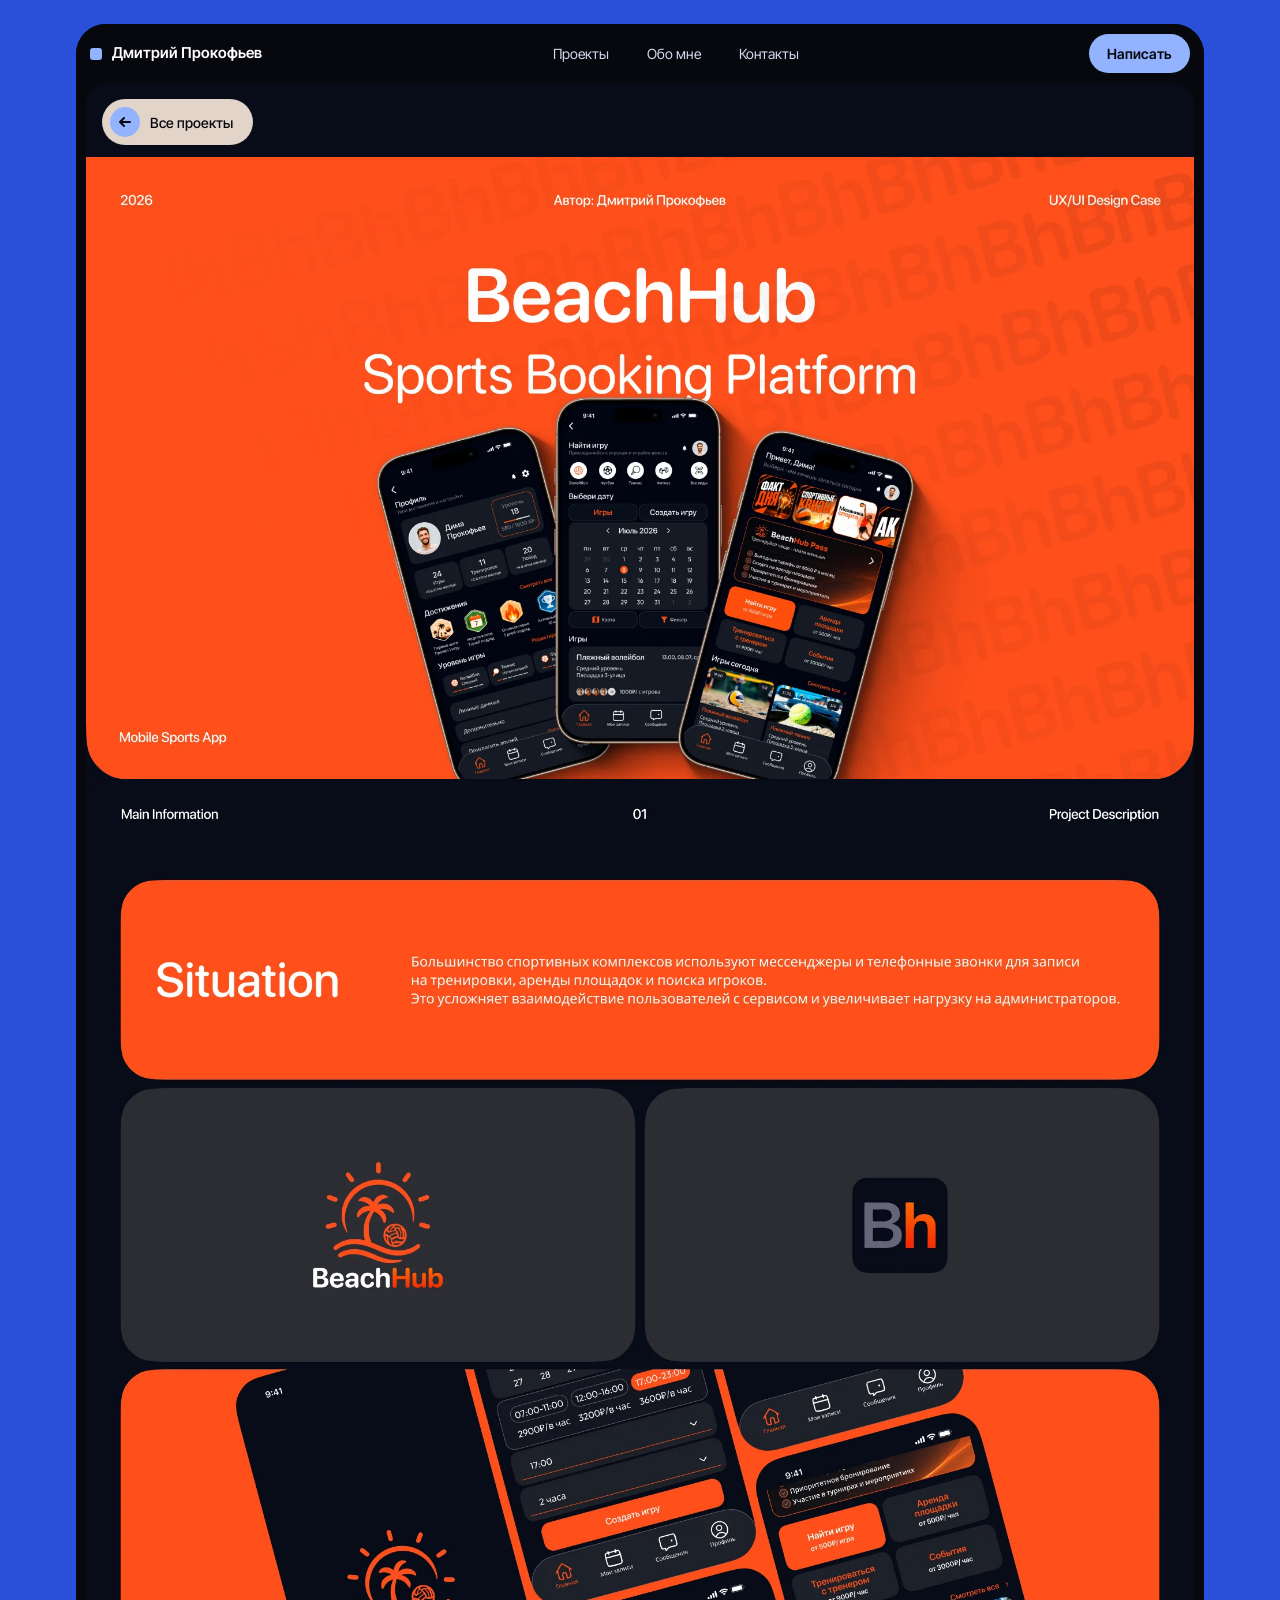
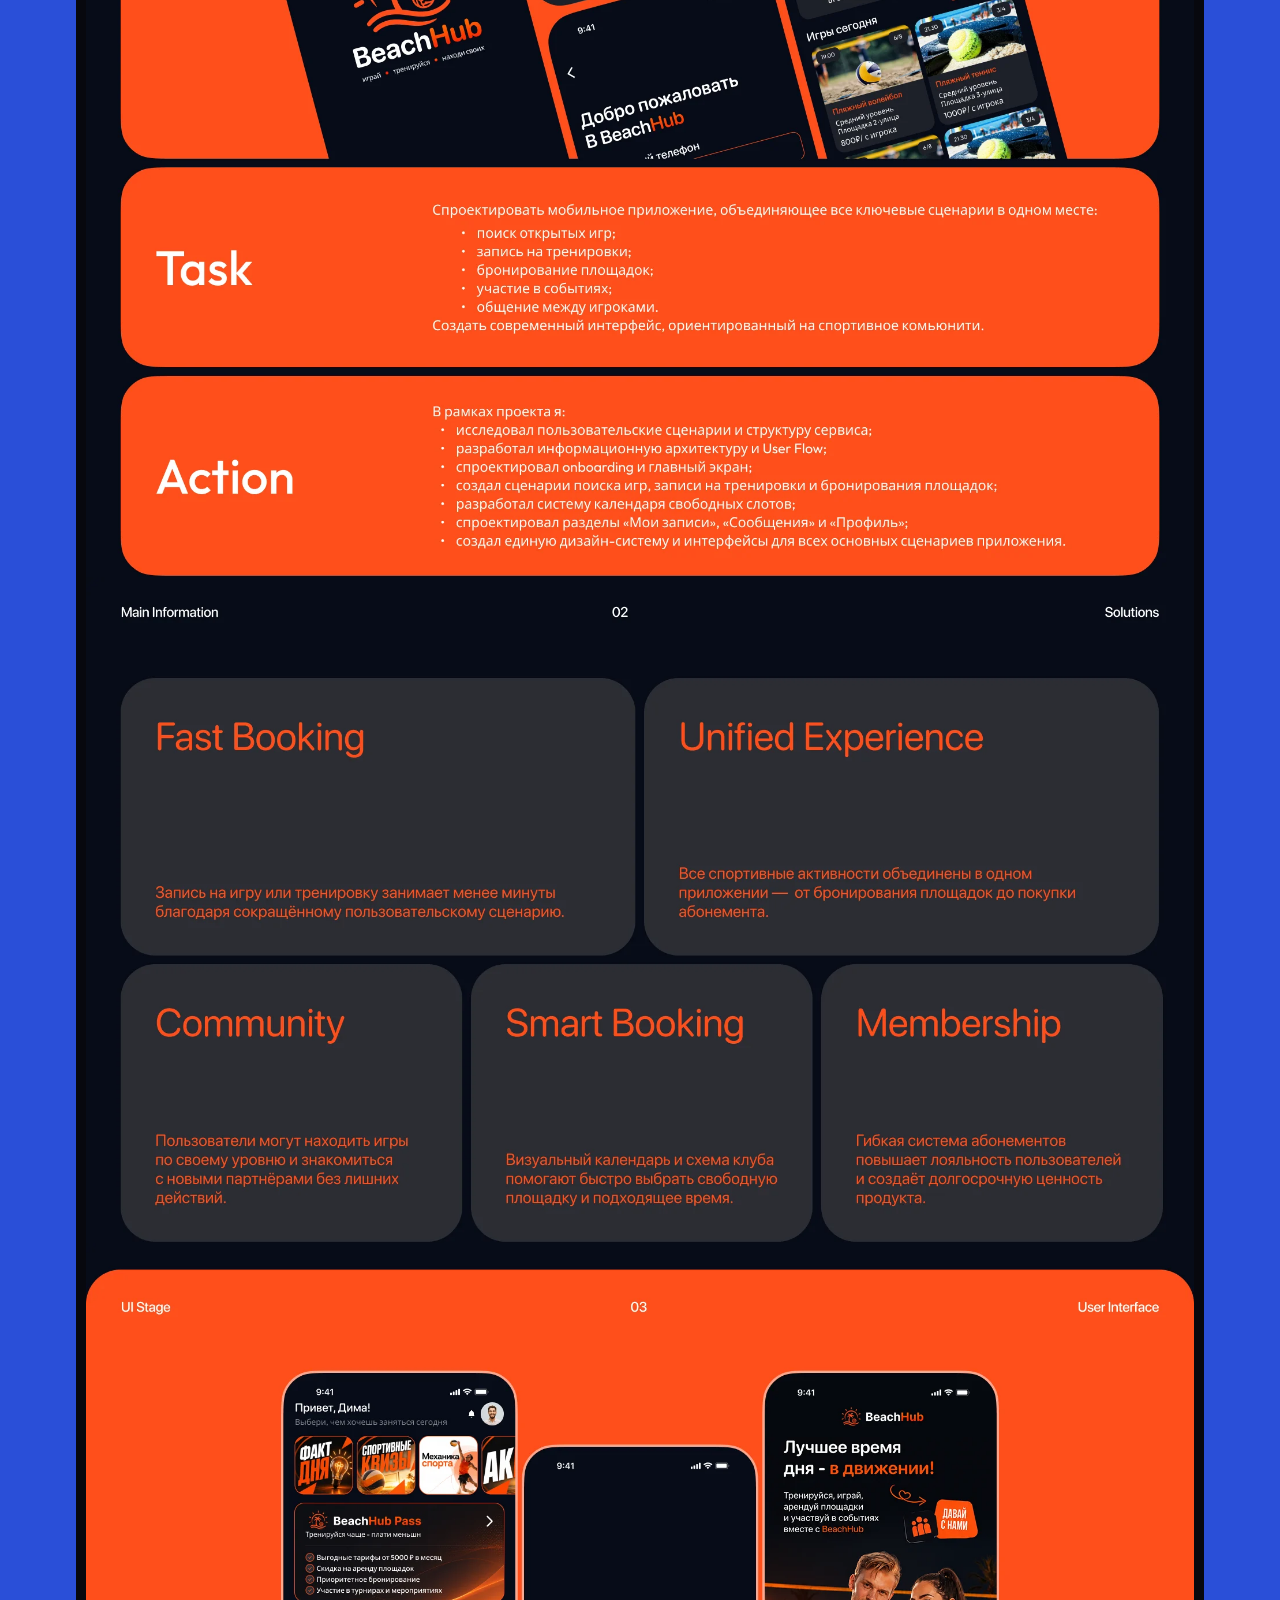
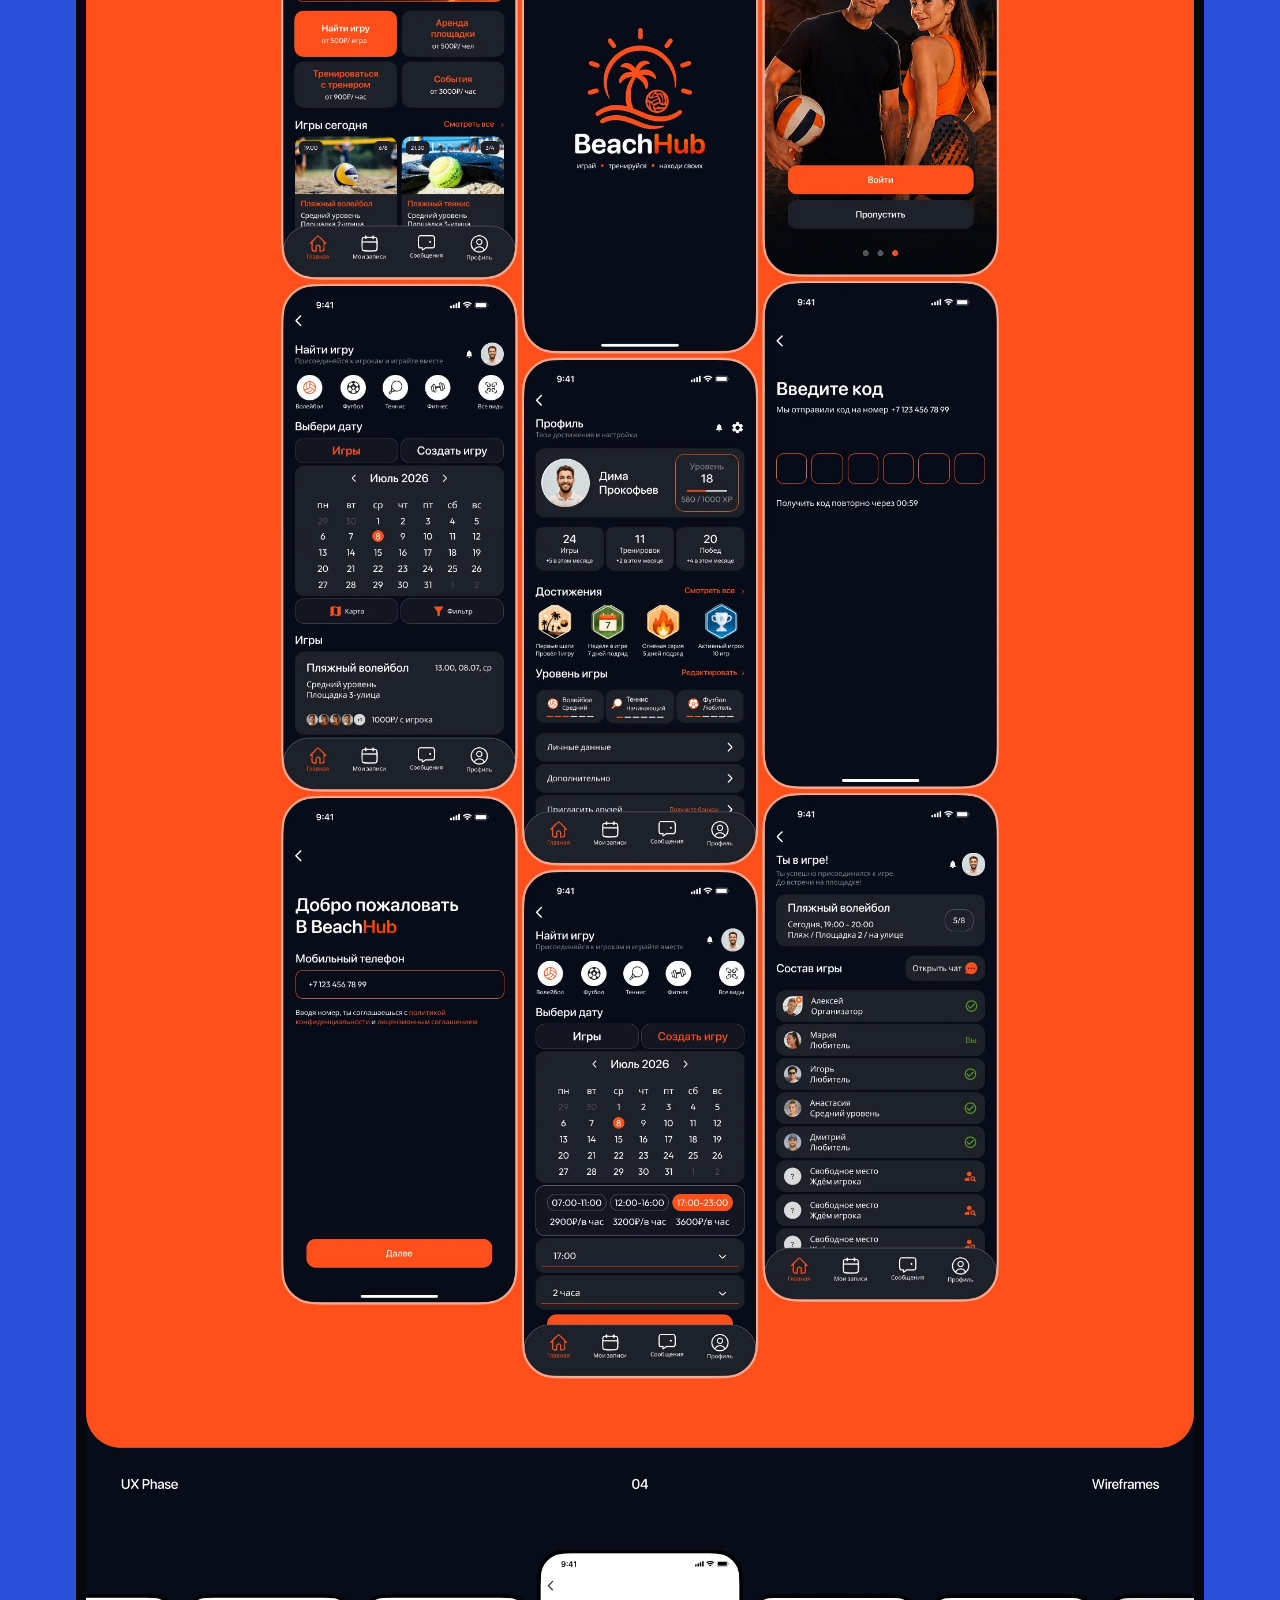
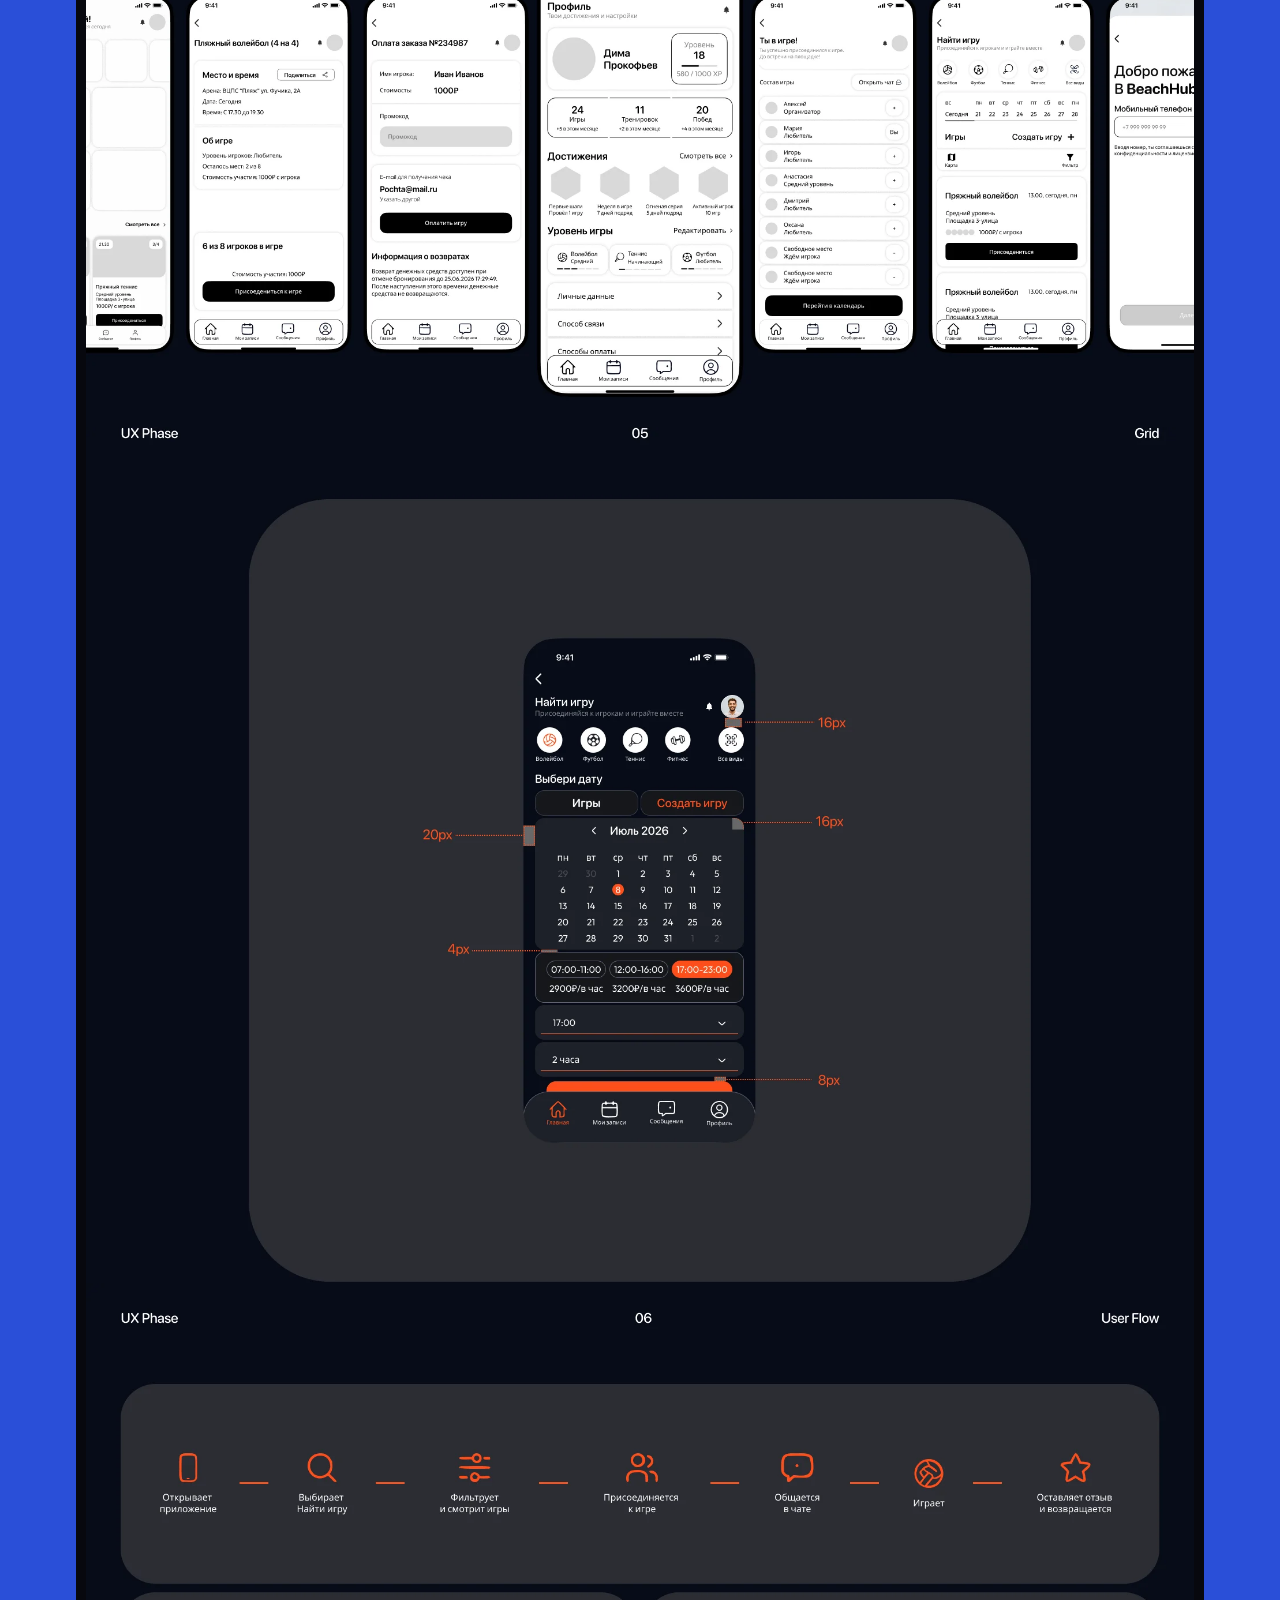
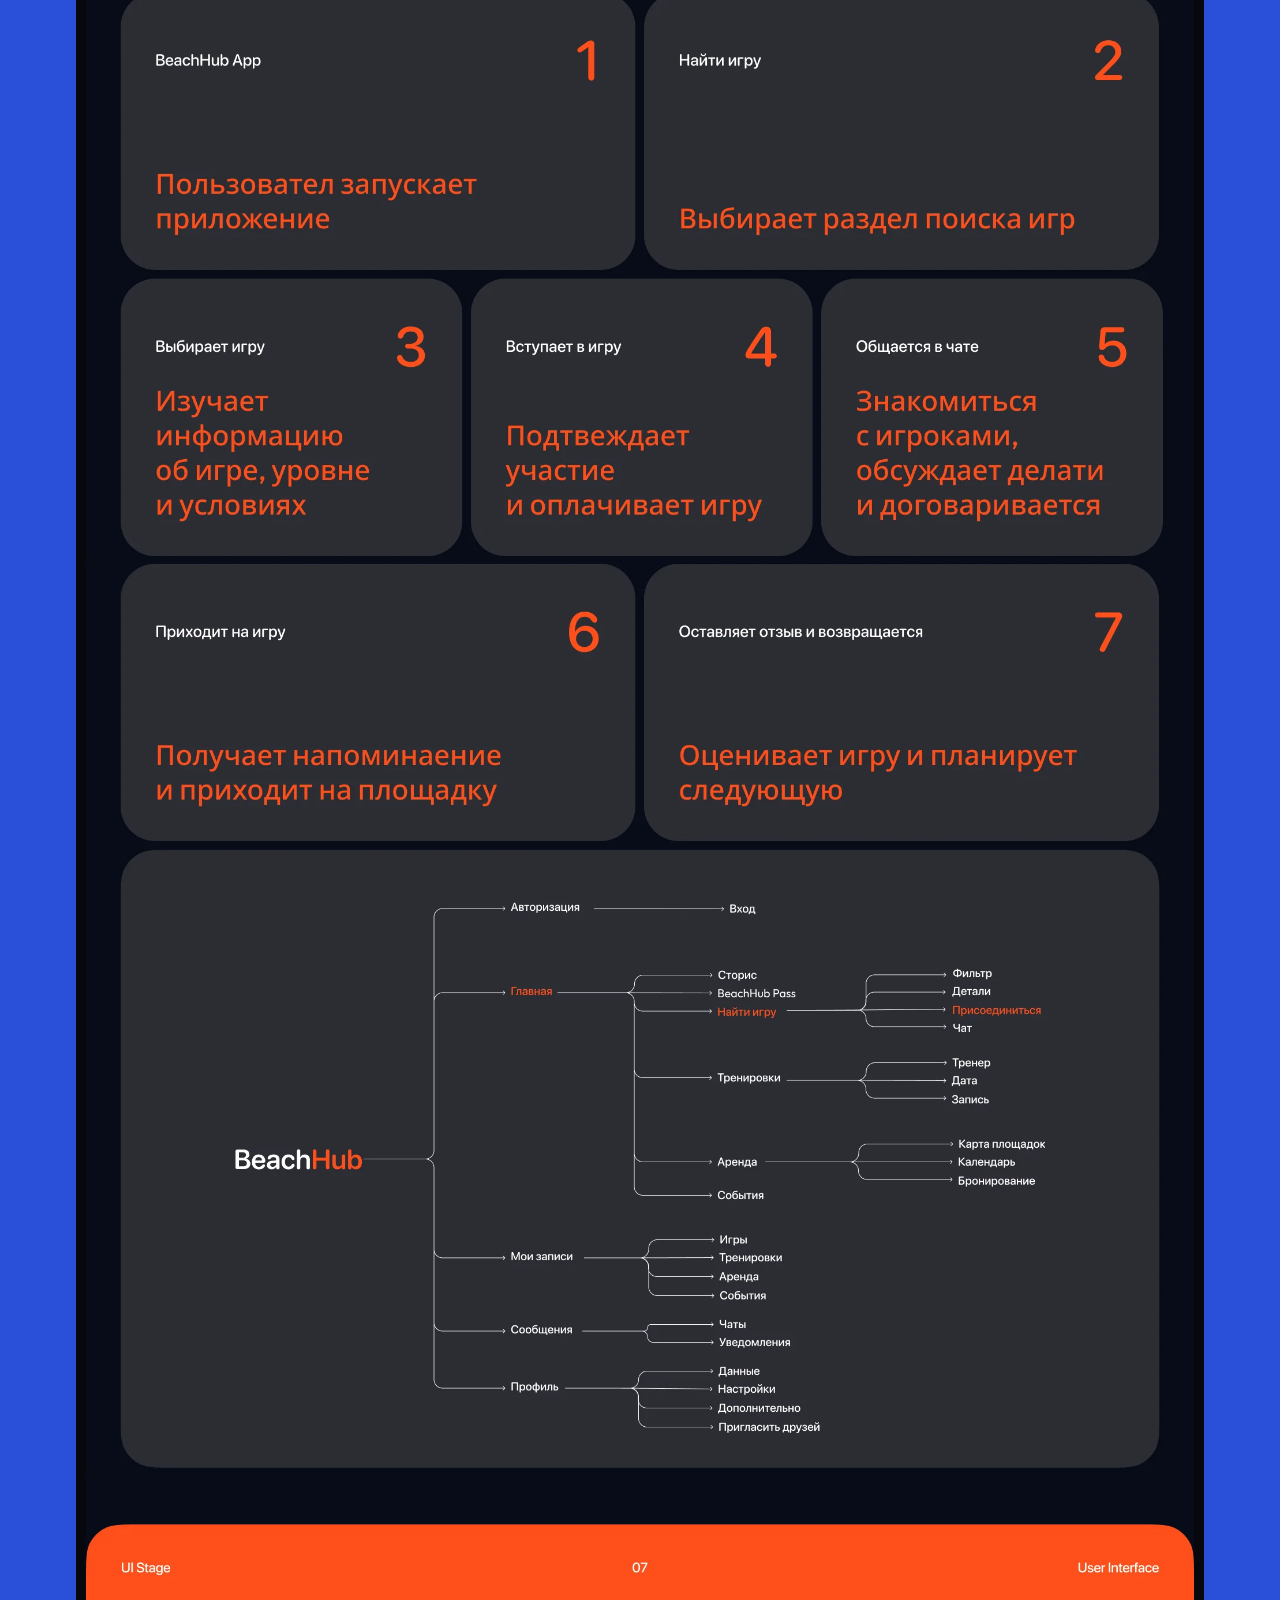
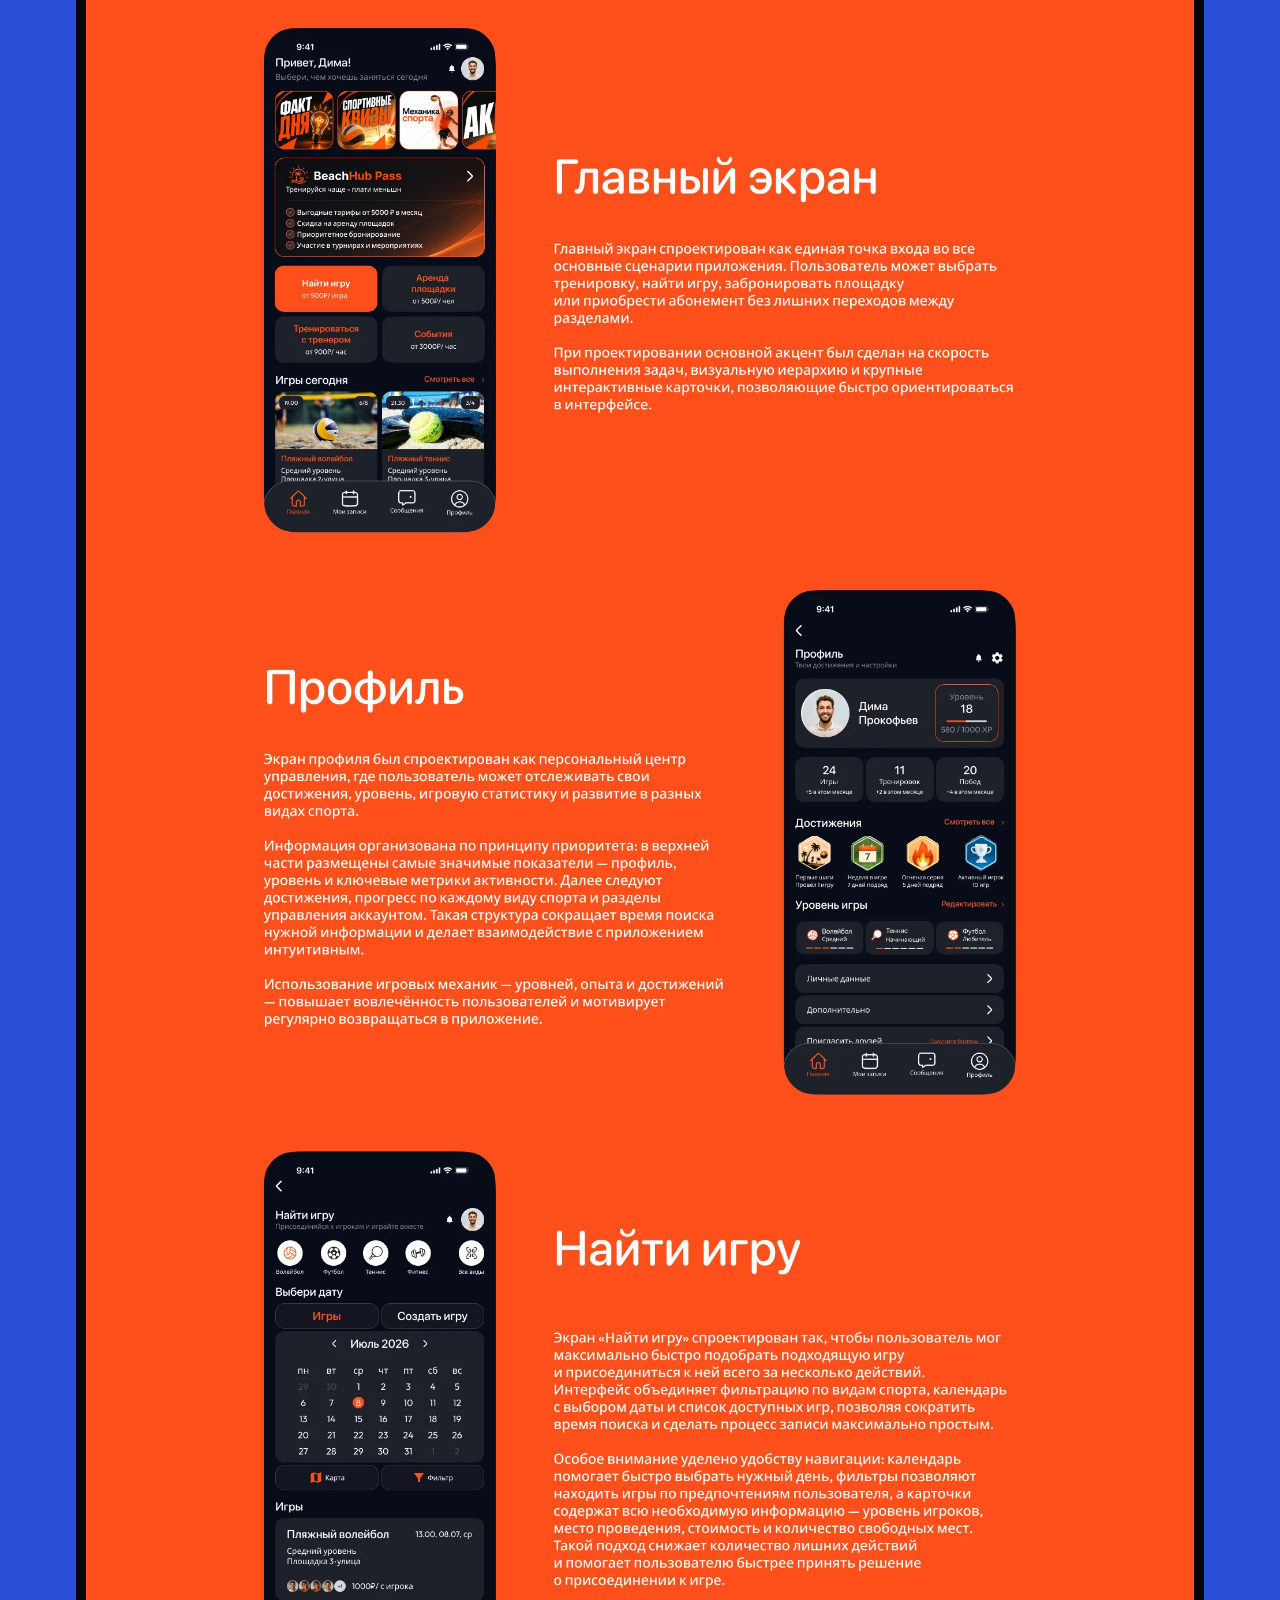
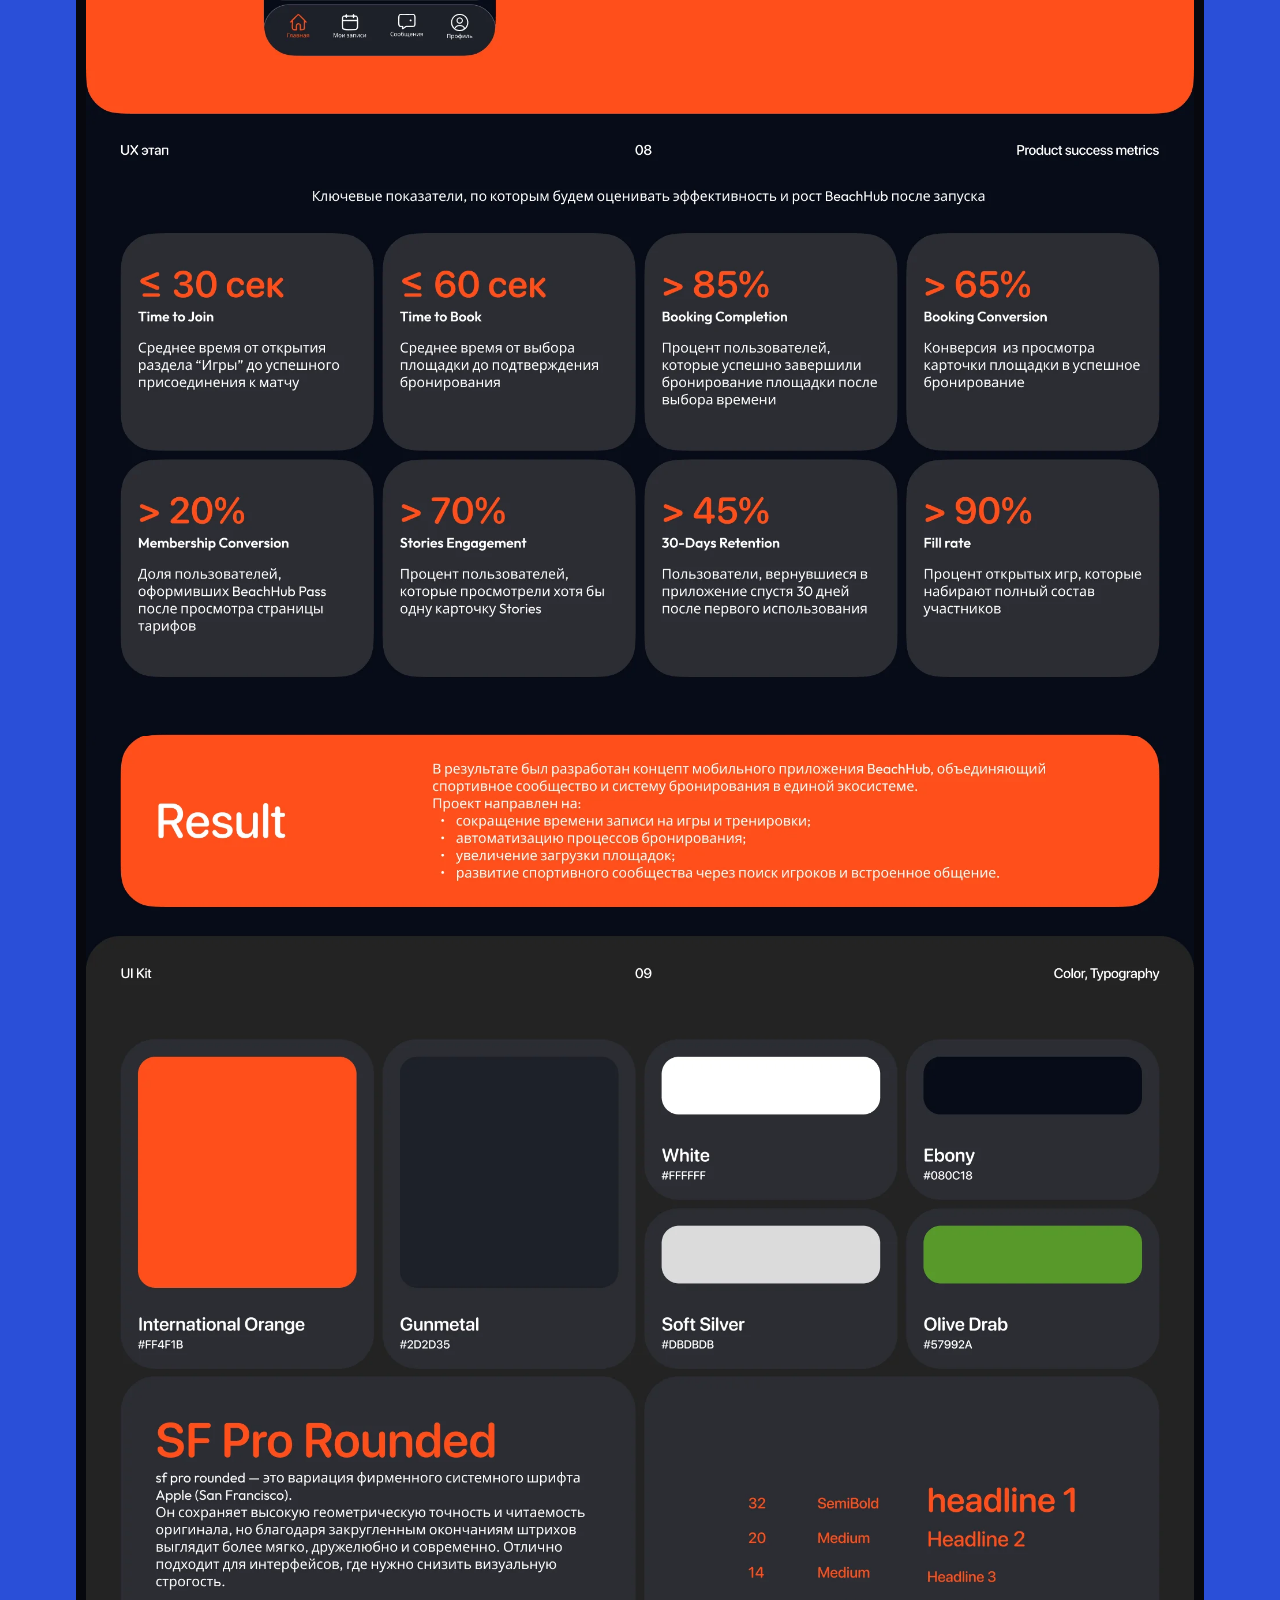
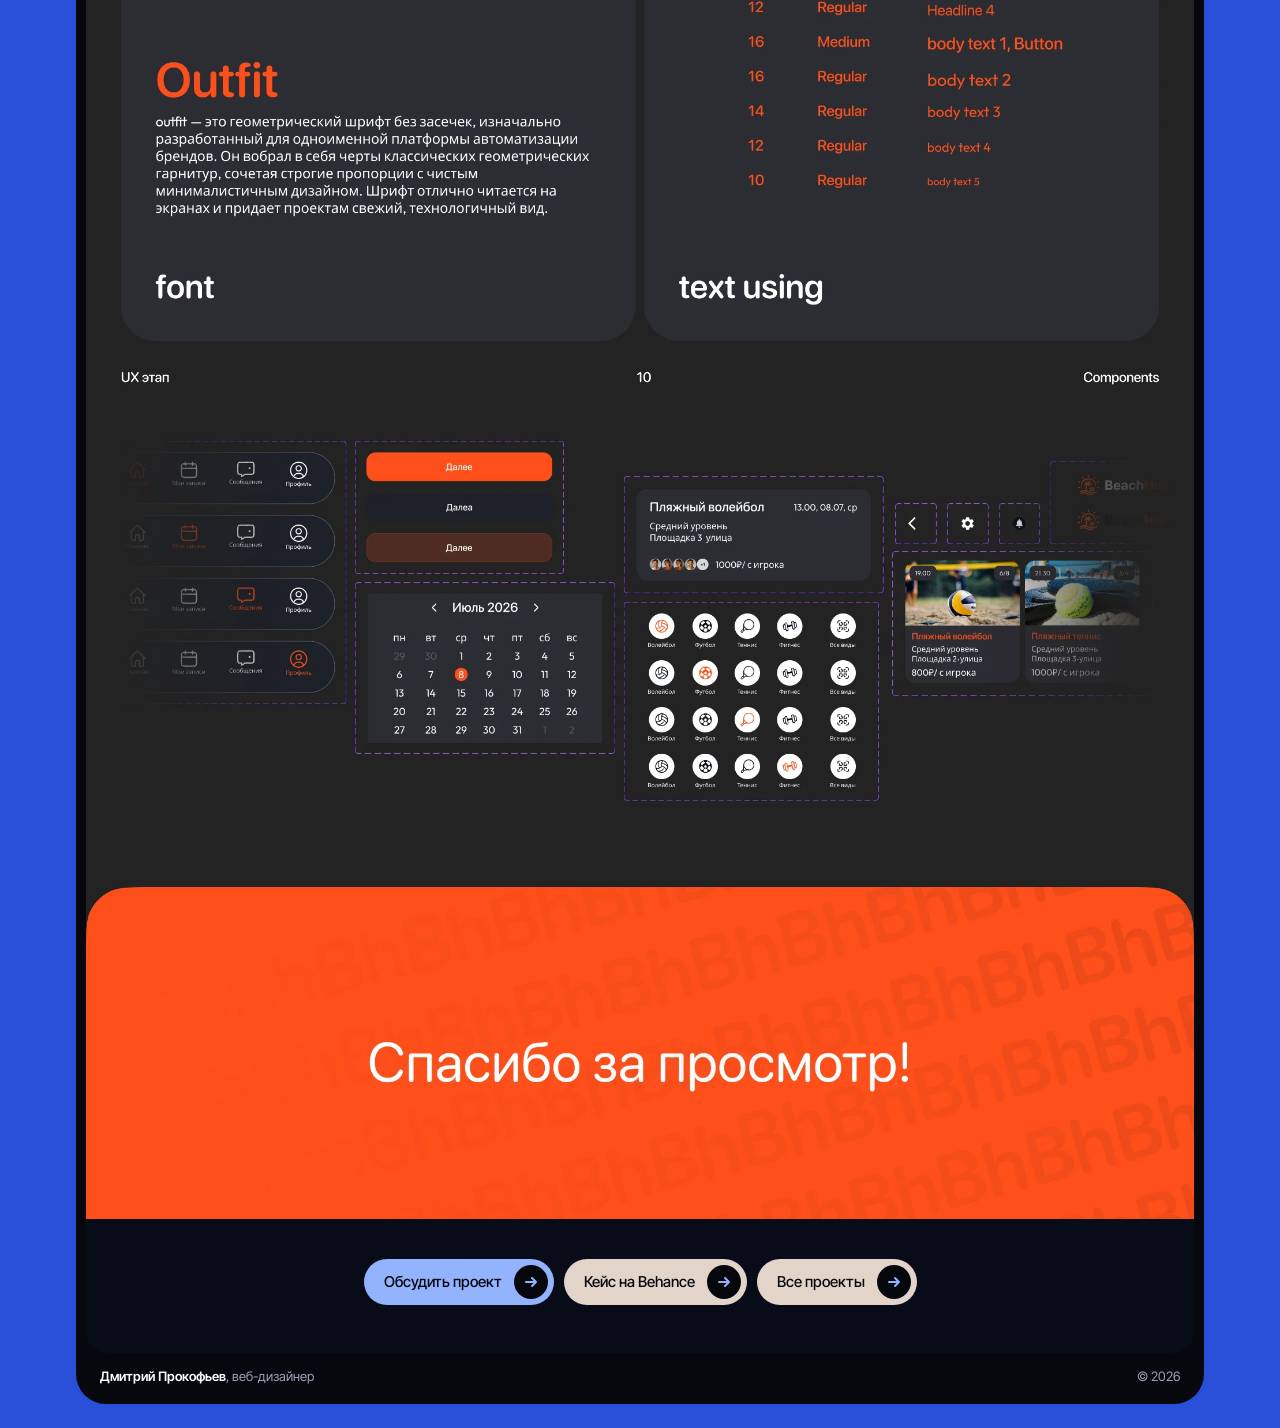
==== cases/beachhub.html @ 0d72e90a "Add files via upload" ====
<!DOCTYPE html>
<html lang="ru">
<head>
<meta charset="utf-8">
<meta name="viewport" content="width=device-width, initial-scale=1, viewport-fit=cover">
<title>BeachHub: кейс мобильного приложения | Дмитрий Прокофьев</title>
<link rel="preconnect" href="https://fonts.googleapis.com">
<link rel="preconnect" href="https://fonts.gstatic.com" crossorigin>
<link href="https://fonts.googleapis.com/css2?family=Inter+Tight:wght@400;500;600&family=Playfair+Display:ital,wght@1,500&display=swap" rel="stylesheet">
<link rel="stylesheet" href="../css/style.css">
</head><body class="case">
<div class="frame">
<header class="nav">
  <a class="brand" href="../index.html">Дмитрий Прокофьев</a>
  <ul id="menu"><li><a href="../index.html#projects">Проекты</a></li><li><a href="../index.html#about">Обо мне</a></li><li><a href="../index.html#contacts">Контакты</a></li></ul>
  <a class="nav-cta" href="https://t.me/Prokof24" target="_blank" rel="noopener">Написать</a>
  <button class="burger" type="button" aria-label="Меню" aria-expanded="false" aria-controls="menu"><i></i><i></i><i></i></button>
</header>
<main class="cs"><div class="cs-top"><a class="back" href="../index.html#projects"><span class="go"><svg viewBox="0 0 16 16" aria-hidden="true"><path d="M3 8h10M9 4l4 4-4 4"/></svg></span>Все проекты</a></div><div class="stack"><img src="../img/beachhub/s01.webp" width="1920" height="1080" alt="BeachHub: слайд 1"><img src="../img/beachhub/s02.webp" width="1920" height="1014" alt="BeachHub: слайд 2" loading="lazy"><img src="../img/beachhub/s03.webp" width="1920" height="1411" alt="BeachHub: слайд 3" loading="lazy"><img src="../img/beachhub/s04.webp" width="1920" height="1156" alt="BeachHub: слайд 4" loading="lazy"><img src="../img/beachhub/s05.webp" width="1920" height="1535" alt="BeachHub: слайд 5" loading="lazy"><img src="../img/beachhub/s06.webp" width="1920" height="1598" alt="BeachHub: слайд 6" loading="lazy"><img src="../img/beachhub/s07.webp" width="1920" height="1004" alt="BeachHub: слайд 7" loading="lazy"><img src="../img/beachhub/s08.webp" width="1920" height="1484" alt="BeachHub: слайд 8" loading="lazy"><img src="../img/beachhub/s09.webp" width="1920" height="1518" alt="BeachHub: слайд 9" loading="lazy"><img src="../img/beachhub/s10.webp" width="1920" height="1582" alt="BeachHub: слайд 10" loading="lazy"><img src="../img/beachhub/s11.webp" width="1920" height="2127" alt="BeachHub: слайд 11" loading="lazy"><img src="../img/beachhub/s12.webp" width="1920" height="1074" alt="BeachHub: слайд 12" loading="lazy"><img src="../img/beachhub/s13.webp" width="1920" height="1079" alt="BeachHub: слайд 13" loading="lazy"><img src="../img/beachhub/s14.webp" width="1920" height="1099" alt="BeachHub: слайд 14" loading="lazy"><img src="../img/beachhub/s15.webp" width="1920" height="1044" alt="BeachHub: слайд 15" loading="lazy"><img src="../img/beachhub/s16.webp" width="1920" height="1469" alt="BeachHub: слайд 16" loading="lazy"></div><div class="cs-btns"><a class="pill p" href="../index.html#contacts">Обсудить проект <span class="dot"><svg viewBox="0 0 16 16" aria-hidden="true"><path d="M3 8h10M9 4l4 4-4 4"/></svg></span></a><a class="pill" href="https://www.behance.net/gallery/252850357/BeachHub" target="_blank" rel="noopener">Кейс на Behance <span class="dot"><svg viewBox="0 0 16 16" aria-hidden="true"><path d="M3 8h10M9 4l4 4-4 4"/></svg></span></a><a class="pill" href="../index.html#projects">Все проекты <span class="dot"><svg viewBox="0 0 16 16" aria-hidden="true"><path d="M3 8h10M9 4l4 4-4 4"/></svg></span></a></div></main>
<footer class="foot">
  <span><b>Дмитрий Прокофьев</b>, веб-дизайнер</span>
  <span>© 2026</span>
</footer>
</div>
<a class="fab fab-back" href="../index.html#projects" aria-label="Все проекты" title="Все проекты"><svg viewBox="0 0 16 16" aria-hidden="true"><path d="M13 8H3M7 4L3 8l4 4"/></svg></a>
<button class="fab fab-top" type="button" aria-label="Наверх" title="Наверх"><svg viewBox="0 0 16 16" aria-hidden="true"><path d="M8 13V3M4 7l4-4 4 4"/></svg></button>
<script src="../js/main.js" defer></script>
</body>
</html>
---- css/style.css ----
/* Палитра: структура референса (Behance), цвета переведены в синий */
:root{
  --bg:#2a4fd8;      /* фон страницы */
  --cream:#e2d4c9;   /* основные карточки */
  --accent:#93b3ff;  /* акцентные карточки */
  --black:#07080e;   /* рамка и вкладки */
  --ink:#07080e;
  --mute:#4a4f6b;
  --r-frame:30px;--r-card:22px;--r-in:16px;--gap:10px;
  --pad:clamp(10px,2vw,24px);
  --fs:'Inter Tight','Helvetica Neue',Arial,sans-serif;
  --fi:'Playfair Display','Times New Roman',serif;
  box-sizing:border-box;
}
*,*::before,*::after{box-sizing:inherit}
html{scroll-behavior:smooth;scroll-padding-top:84px}
body{margin:0;background:var(--bg);color:var(--ink);font:400 16px/1.5 var(--fs);-webkit-font-smoothing:antialiased;overflow-x:hidden;
  padding:var(--pad) var(--pad) calc(var(--pad) + env(safe-area-inset-bottom,0px));padding-top:calc(var(--pad) + env(safe-area-inset-top,0px))}
a{color:inherit;text-decoration:none}
img{display:block;max-width:100%}
:focus-visible{outline:3px solid var(--accent);outline-offset:3px}
.card :focus-visible,.pill:focus-visible{outline-color:var(--black)}
h1,h2,h3,p{margin:0}
h1,h2,h3{font-weight:600;text-transform:uppercase;letter-spacing:-.012em;word-spacing:.1em;line-height:.94}
i,em{font-family:var(--fi);font-style:italic;font-weight:500;text-transform:none;letter-spacing:-.01em}

/* рамка */
.frame{max-width:1360px;margin:0 auto;background:var(--black);border-radius:var(--r-frame);padding:var(--gap);color:#fff}

/* шапка */
.nav{position:sticky;top:0;z-index:20;display:flex;align-items:center;justify-content:space-between;gap:16px;
  padding:10px 14px;margin:-10px -10px 0;background:var(--black);border-radius:var(--r-frame) var(--r-frame) 0 0}
.brand{display:flex;align-items:center;gap:10px;font-weight:600;font-size:15px;letter-spacing:0}
.brand::before{content:"";width:12px;height:12px;background:var(--accent);border-radius:3px}
.nav ul{display:flex;gap:6px;list-style:none;margin:0;padding:0}
.nav ul a{display:block;padding:8px 16px;border-radius:99px;font-size:14px;color:#d3d7ea;transition:background .2s,color .2s}
.nav ul a:hover{background:var(--accent);color:var(--ink)}
.nav .where{font-size:13px;color:#9ca0b8}
.burger{display:none;width:44px;height:44px;border:0;border-radius:99px;background:var(--accent);cursor:pointer;padding:0;flex-direction:column;align-items:center;justify-content:center;gap:5px}
.burger i{display:block;width:18px;height:2px;background:var(--ink);border-radius:2px;transition:transform .25s,opacity .2s}
.nav.open .burger i:nth-child(1){transform:translateY(7px) rotate(45deg)}
.nav.open .burger i:nth-child(2){opacity:0}
.nav.open .burger i:nth-child(3){transform:translateY(-7px) rotate(-45deg)}

/* бенто-сетка */
.bento{display:grid;grid-template-columns:repeat(12,1fr);gap:var(--gap);grid-auto-flow:dense}
.card{position:relative;background:var(--cream);color:var(--ink);border-radius:var(--r-card);padding:clamp(20px,2.4vw,34px);display:flex;flex-direction:column;min-width:0;overflow:hidden}
.card.accent{background:var(--accent)}
.c4{grid-column:span 4}.c5{grid-column:span 5}.c7{grid-column:span 7}.c8{grid-column:span 8}.c12{grid-column:span 12}
.c3{grid-column:span 3}.c6{grid-column:span 6}
.r2{grid-row:span 2}
.sp{grid-column:1/-1;height:8px}
p{text-wrap:pretty}

/* вкладка в углу карточки */
.tab{position:absolute;top:0;right:clamp(52px,5.4vw,76px);padding:7px 16px 9px;background:var(--black);color:#fff;font-size:12px;font-weight:500;border-radius:0 0 14px 14px;z-index:2}
.tab::before,.tab::after{content:"";position:absolute;top:0;width:14px;height:14px}
.tab::before{left:-14px;background:radial-gradient(circle at 0 100%,transparent 13.5px,var(--black) 14px)}
.tab::after{right:-14px;background:radial-gradient(circle at 100% 100%,transparent 13.5px,var(--black) 14px)}

/* кнопки */
.pill{display:inline-flex;align-items:center;gap:12px;padding:6px 6px 6px 20px;border-radius:99px;background:var(--black);color:#fff;font-weight:500;font-size:15px;transition:background .2s,color .2s;align-self:flex-start}
.pill .dot{display:grid;place-items:center;width:34px;height:34px;border-radius:50%;background:var(--accent);color:var(--ink);transition:transform .25s}
.pill:hover .dot{transform:rotate(-45deg)}
.card.accent .pill{background:var(--black)}
.dot svg,.go svg{width:16px;height:16px;fill:none;stroke:currentColor;stroke-width:2;stroke-linecap:round;stroke-linejoin:round}

/* hero */
.hero{min-height:clamp(420px,52vw,640px);justify-content:space-between;padding-top:clamp(40px,4.5vw,64px)}
.hero h1{font-size:clamp(46px,9.2vw,138px);line-height:.88}
.hero h1 i{display:block;font-size:.86em;line-height:1;margin-bottom:.02em}
.hero .low{display:flex;flex-wrap:wrap;align-items:flex-end;justify-content:space-between;gap:20px;border-top:1px solid rgba(7,8,14,.35);padding-top:20px;margin-top:28px}
.hero .low p{max-width:30em;font-size:clamp(15px,1.5vw,18px);line-height:1.4}
.photo-card{padding:0;min-height:260px}
.photo-card img{width:100%;height:100%;object-fit:cover;flex:1}
.photo-card figcaption,.photo-card .cap{position:absolute;left:12px;bottom:12px;right:12px;display:flex;justify-content:space-between;align-items:center;gap:10px;padding:8px 8px 8px 16px;background:var(--cream);border-radius:99px;font-size:14px;font-weight:500}
.go{display:grid;place-items:center;flex:none;width:34px;height:34px;border-radius:50%;background:var(--accent);color:var(--ink);transition:transform .25s}
a:hover>.go,a:hover .go{transform:rotate(-45deg)}
.big{font:600 clamp(64px,9vw,128px)/.85 var(--fs);letter-spacing:-.025em}
.stat{justify-content:space-between;min-height:240px}
.stat p{font-size:15px;line-height:1.35;max-width:16em}
.stat .big+p{margin-top:16px}

/* проекты */
.ph{justify-content:space-between;min-height:240px}
.ph h2{font-size:clamp(40px,4.6vw,66px)}
.ph p{font-size:15px;max-width:15em;line-height:1.35}
.proj{padding:10px;gap:0}
.proj .shot{position:relative;flex:1 1 auto;border-radius:var(--r-in);overflow:hidden;background:#cdbfb3}
.proj .shot img{position:absolute;inset:0;width:100%;height:100%;object-fit:cover;transition:transform .5s cubic-bezier(.2,.7,.2,1)}
.proj:hover .shot img,.proj:focus-visible .shot img{transform:scale(1.04)}
.proj .in{display:flex;align-items:center;justify-content:space-between;gap:16px;padding:16px 10px 8px}
.proj h3{font-size:clamp(20px,2vw,28px)}
.proj p{margin-top:6px;font-size:14px;line-height:1.35;color:var(--mute);max-width:26em}
.proj.accent p{color:#14246b}

/* обо мне */
.about h2{font-size:clamp(40px,6vw,88px);margin:clamp(24px,3vw,48px) 0 clamp(18px,2vw,28px)}
.about h2 i{font-size:.92em}
.about p{font-size:clamp(16px,1.6vw,20px);line-height:1.4;max-width:34em;margin-bottom:28px}
.about .pill{margin-top:auto}
.ava{justify-content:space-between;background:var(--cream);min-height:280px}
.ava .ini{font:italic 500 clamp(96px,12vw,180px)/.8 var(--fi);letter-spacing:-.03em}
.ava small{font-size:13px;color:var(--mute)}
.ava img{position:absolute;inset:0;width:100%;height:100%;object-fit:cover}

/* контакты */
.cont h2{font-size:clamp(44px,6.4vw,96px);margin:clamp(24px,3vw,48px) 0 16px}
.cont p{font-size:clamp(16px,1.6vw,19px);line-height:1.4;max-width:24em}
.links{justify-content:center;gap:var(--gap);padding:10px}
.lnk{display:flex;align-items:center;justify-content:space-between;gap:16px;flex:1;padding:6px 6px 6px 22px;min-height:68px;border-radius:var(--r-in);background:var(--black);color:#fff;font:600 clamp(18px,2vw,24px)/1.1 var(--fs);letter-spacing:.005em;transition:background .2s,color .2s}
.lnk:hover{background:var(--accent);color:var(--ink)}
.lnk:hover .go{background:var(--black);color:var(--accent)}
.lnk sup{font-size:.55em;margin-left:2px}

/* подвал */
.foot{grid-column:1/-1;display:flex;flex-wrap:wrap;justify-content:space-between;gap:8px 24px;padding:14px 14px 8px;font-size:13px;color:#9ca0b8}
.foot b{color:#fff;font-weight:600}
.foot .fn{flex-basis:100%;font-size:12px;max-width:60em}

/* страницы кейсов */
.cs{background:#080c18;border-radius:var(--r-card);overflow:hidden;color:#fff}
.stack{max-width:1920px;margin:0 auto}
.stack img{display:block;width:100%;height:auto}.stack img+img{margin-top:-1px}
.stack video{display:block;width:100%;height:auto}.stack .vid{max-width:1400px;margin:0 auto}
.stack video.lz{background:#000}
.stack .emb{position:relative;aspect-ratio:4/3;background:#000}.stack .emb iframe{position:absolute;inset:0;width:100%;height:100%;border:0}
.fg{display:block}.fg:hover img{opacity:.93}
.cs-top{padding:16px 16px 12px}
.back{display:inline-flex;align-items:center;gap:10px;padding:8px 20px 8px 8px;border-radius:99px;background:var(--cream);color:var(--ink);font-weight:500;font-size:14px}
.back .go{width:30px;height:30px;transform:rotate(180deg)}
.back:hover .go{transform:rotate(180deg) translateX(-2px)}
.cs-btns{display:flex;flex-wrap:wrap;justify-content:center;gap:10px;padding:40px 16px 48px}
.cs-btns .pill{background:var(--cream);color:var(--ink);align-self:auto}
.cs-btns .pill.p{background:var(--accent)}
.cs-btns .pill .dot{background:var(--black);color:var(--accent)}
.cs-btns .pill.p .dot{background:var(--black);color:var(--accent)}
.cs.light{color:var(--ink)}

/* анимация первой загрузки: один акцент на hero */
@keyframes rise{from{opacity:0;transform:translateY(22px)}}
.bento>.hero,.bento>.hero~.card:nth-child(-n+3){animation:rise .8s cubic-bezier(.2,.7,.2,1) both}
.bento>.hero~.card:nth-child(2){animation-delay:.1s}
.bento>.hero~.card:nth-child(3){animation-delay:.2s}

/* планшет */
@media(max-width:1024px){
  .nav .where{display:none}
  .burger{display:flex}
  .nav ul{display:none;position:absolute;top:100%;left:0;right:0;flex-direction:column;gap:4px;padding:8px 10px 14px;background:var(--black);border-radius:0 0 var(--r-frame) var(--r-frame)}
  .nav.open ul{display:flex}
  .nav ul a{padding:14px 18px;font-size:18px;background:#14172a;color:#fff}
  .bento{grid-template-columns:repeat(2,1fr)}
  .c4,.c5,.c7,.c8,.c12{grid-column:span 2}
  .c4.sm{grid-column:span 1}
  .r2{grid-row:auto}
    }
/* телефон */
@media(max-width:640px){
  .bento{grid-template-columns:1fr}
  .c4,.c5,.c7,.c8,.c12,.c4.sm{grid-column:auto}
  .hero{min-height:440px}
  .hero h1{font-size:clamp(36px,12vw,70px)}
  .stat{min-height:200px}
  .tab{font-size:11px}
  }
@media(prefers-reduced-motion:reduce){
  *{transition:none!important;animation:none!important;scroll-behavior:auto!important}
}

/* кнопка в шапке */
.nav-cta{display:inline-flex;align-items:center;gap:8px;padding:9px 18px;border-radius:99px;background:var(--accent);color:var(--ink);font-size:14px;font-weight:600;transition:background .2s}
.nav-cta:hover{background:#fff}
.nav .where{display:none}
.nav ul{margin-left:auto;margin-right:auto}

/* главный экран */
.hero .btns{display:flex;flex-wrap:wrap;gap:10px}
.pill.ghost{background:transparent;color:var(--ink);box-shadow:inset 0 0 0 1.5px var(--black)}
.pill.ghost .dot{background:var(--black);color:#fff}
.pill.ghost:hover{background:var(--black);color:#fff}
.pill.ghost:hover .dot{background:var(--accent);color:var(--ink)}
.toc{padding-top:clamp(40px,4vw,56px);justify-content:flex-start;gap:6px}
.toc h2{font-size:13px;letter-spacing:0;text-transform:none;font-weight:500;color:var(--mute);margin-bottom:6px;line-height:1.2}
.toc a{display:flex;align-items:center;justify-content:space-between;gap:12px;padding:12px 8px 12px 16px;border-radius:var(--r-in);background:rgba(7,8,14,.07);transition:background .2s}
.toc a:hover{background:var(--accent)}
.toc b{display:block;font-size:clamp(17px,1.6vw,21px);letter-spacing:0;font-weight:600;line-height:1.15}
.toc small{display:block;font-size:13px;color:var(--mute);margin-top:2px}
.toc a:hover small{color:var(--ink)}
.toc a{flex:1}

/* заголовок раздела с проектами */
.sechead{flex-direction:row;flex-wrap:wrap;align-items:flex-end;justify-content:space-between;gap:12px 40px;padding-top:clamp(44px,4vw,60px)}
.sechead h2{font-size:clamp(40px,5.6vw,84px)}
.sechead p{font-size:clamp(15px,1.4vw,18px);max-width:22em;line-height:1.35}
.proj .pill.sm{padding:4px 4px 4px 14px;font-size:13px;gap:8px;white-space:nowrap}
.proj .pill.sm .dot{width:28px;height:28px}
.proj:hover .pill .dot{transform:rotate(-45deg)}
.proj .in{align-items:flex-end;flex-wrap:wrap}

/* обо мне */
.about h3{font-size:13px;letter-spacing:0;text-transform:none;font-weight:500;color:var(--mute);margin-bottom:10px;line-height:1.2}
.about .lead p{font-size:clamp(16px,1.55vw,20px);line-height:1.42;max-width:36em;margin-bottom:14px}
.about .lead p:last-child{margin-bottom:0}
.about h2{margin:clamp(20px,2.4vw,36px) 0 clamp(16px,1.8vw,24px)}
.flow{list-style:none;margin:clamp(22px,2.4vw,34px) 0 0;padding:0;display:grid;grid-template-columns:repeat(5,1fr);gap:8px}
.flow li{display:flex;flex-direction:column;gap:10px;padding:12px;border-radius:var(--r-in);background:rgba(7,8,14,.07);font-size:14px;font-weight:500;line-height:1.2}
.flow span{display:grid;place-items:center;width:26px;height:26px;border-radius:50%;background:var(--black);color:#fff;font-size:12px;font-weight:600}
.flow-h{margin-top:clamp(22px,2.4vw,34px)!important;margin-bottom:10px!important}
.flow-h+.flow{margin-top:0}
.skills h2{font-size:clamp(24px,2.6vw,38px);margin:clamp(16px,2vw,28px) 0 18px;line-height:1}
.chips{display:flex;flex-wrap:wrap;gap:8px;list-style:none;margin:0;padding:0}
.chip{padding:8px 14px;border-radius:99px;background:rgba(7,8,14,.07);box-shadow:inset 0 0 0 1px rgba(7,8,14,.22);font-size:14px;line-height:1.2}
.skills.accent .chip{background:var(--black);color:#fff;box-shadow:none}
.skills .sub{font-size:13px;font-weight:500;margin:18px 0 8px;color:inherit;opacity:.75}
.stat.s .big{font-size:clamp(48px,5.4vw,80px)}
.stat.s{min-height:200px}

/* контакты */
.lnk{flex-direction:row}
.lnk>span:first-child{display:block}
.lnk small{display:block;margin-top:6px;font:400 14px/1.2 var(--fs);letter-spacing:0;color:#9ca0b8;overflow-wrap:anywhere}
.lnk:hover small{color:#2a2f55}
.lnk sup{display:none}

@media(max-width:1024px){
  .nav-cta{margin-left:auto}
  .nav ul{margin:0}
  .c3.sm{grid-column:span 1}
  .c6{grid-column:span 2}
  .flow{grid-template-columns:repeat(3,1fr)}
}
@media(max-width:640px){
  .c3,.c3.sm,.c6{grid-column:auto}
  .flow{grid-template-columns:1fr 1fr}
  .nav-cta{padding:9px 14px}
  .sechead{align-items:flex-start}
}
.brand{white-space:nowrap}
@media(max-width:480px){
  .nav{gap:8px;padding:10px 10px}
  .brand{font-size:14px;gap:8px}
  .nav-cta{padding:8px 12px;font-size:13px}
  .burger{width:40px;height:40px}
}

/* шапка: скругления пропадают после 35px скролла */
.nav{transition:border-radius .3s ease}
.nav.stuck{border-radius:0}
.stat.m .big{font-size:clamp(56px,6.6vw,96px)}

/* меню появляется только после карточки «Что на сайте» */

/* меню: голубая подложка у каждого пункта, текущий раздел ярче */
.nav ul a{background:transparent;color:#d3d7ea}
.nav ul a:hover{color:#fff}
.nav ul a.on{background:var(--accent);color:var(--ink)}
.nav ul a{transition:background .3s,color .3s}

/* крупные цифры */
.big .u{font:italic 500 .3em/1 var(--fi);letter-spacing:0;margin-left:.14em}
.stat.m .big{font-size:clamp(92px,10.4vw,156px)}
.stat.s .big{font-size:clamp(84px,7.8vw,118px)}
.stat p{font-size:clamp(15px,1.3vw,18px)}

/* почта: кнопка копирования */
button.lnk{border:0;width:100%;text-align:left;cursor:pointer;font-family:var(--fs)}
.lnk.ok{background:var(--accent);color:var(--ink)}
.lnk.ok small{color:var(--ink)}
.lnk.ok .go{background:var(--black);color:var(--accent)}
.go svg rect{fill:none}
.links{justify-content:stretch}

@media(max-width:1024px){.nav ul a{background:transparent;color:#fff;border-radius:var(--r-in);box-shadow:inset 0 -1px 0 rgba(255,255,255,.1)}.nav ul a.on{background:var(--accent);color:var(--ink);box-shadow:none}}
@media(max-width:640px){
  .ava{display:none}
  .stat.m .big{font-size:clamp(110px,34vw,150px)}
  .stat.s .big{font-size:clamp(100px,30vw,140px)}
  .stat{min-height:220px}
}

.lnk small.hint{margin-top:3px}

/* картинка тянется, подпись и кнопка всегда внизу карточки */
.proj .shot::before{content:"";display:block;padding-top:var(--ar,75%)}
.proj.c4{--ar:70%}.proj.c6{--ar:78%}.proj.c5{--ar:78%}.proj.c7{--ar:62%}.proj.c8{--ar:56%}
@media(max-width:1024px){.proj{--ar:62%!important}}
@media(max-width:640px){.proj{--ar:78%!important}}

/* «резюме»: в Inter Tight «з» и «ю» почти слипаются */
.rz{letter-spacing:.03em}

/* контакты: все кнопки одной высоты, тексту просторно */
.links{display:grid;grid-auto-rows:1fr;align-content:stretch}
.lnk{min-height:84px;padding-top:14px;padding-bottom:14px;padding-right:12px}
.lnk>span:first-child{min-width:0}
@media(max-width:640px){
  .links{padding:8px;gap:8px}
  .lnk{min-height:104px;padding:16px 14px 16px 22px}
  .lnk small{font-size:14px;line-height:1.3}
  .lnk small.hint{margin-top:2px}
  /* кнопки первого экрана одинаковой ширины */
  .hero .btns{flex-direction:column;align-items:stretch;width:100%}
  .hero .btns .pill{width:100%;justify-content:space-between;align-self:stretch}
  .hero .low{align-items:stretch}
}

/* страницы кейсов: боковые поля на десктопе, чтобы кнопки стояли на синем фоне */
@media(min-width:1025px){body.case{padding-left:76px;padding-right:76px}}

/* круглые кнопки: «наверх» и «назад к проектам» */
.fab{position:fixed;z-index:40;display:grid;place-items:center;width:48px;height:48px;padding:0;border:0;border-radius:50%;
  background:var(--accent);color:var(--ink);cursor:pointer;opacity:0;visibility:hidden;transform:translateY(10px) scale(.9);
  transition:opacity .25s,transform .25s,visibility .25s,background .2s}
.fab svg{width:20px;height:20px;fill:none;stroke:currentColor;stroke-width:2;stroke-linecap:round;stroke-linejoin:round}
.fab.show{opacity:1;visibility:visible;transform:none}
.fab:hover{background:#fff}
.fab-top{right:14px;bottom:calc(14px + env(safe-area-inset-bottom,0px))}
.fab-back{left:14px;top:18px}
@media(max-width:1024px){
  .fab-back{display:none}
  .fab-top{right:auto;left:14px;box-shadow:0 0 0 3px var(--black)}
}

/* кнопки внизу кейса на телефоне: все одной ширины (по самой длинной) */
@media(max-width:640px){
  .cs-btns{display:grid;grid-template-columns:max-content;justify-content:center;padding:32px 16px 40px}
  .cs-btns .pill{width:100%;justify-content:space-between}
}
@media(max-width:1024px){body.case .foot{padding-bottom:72px}}
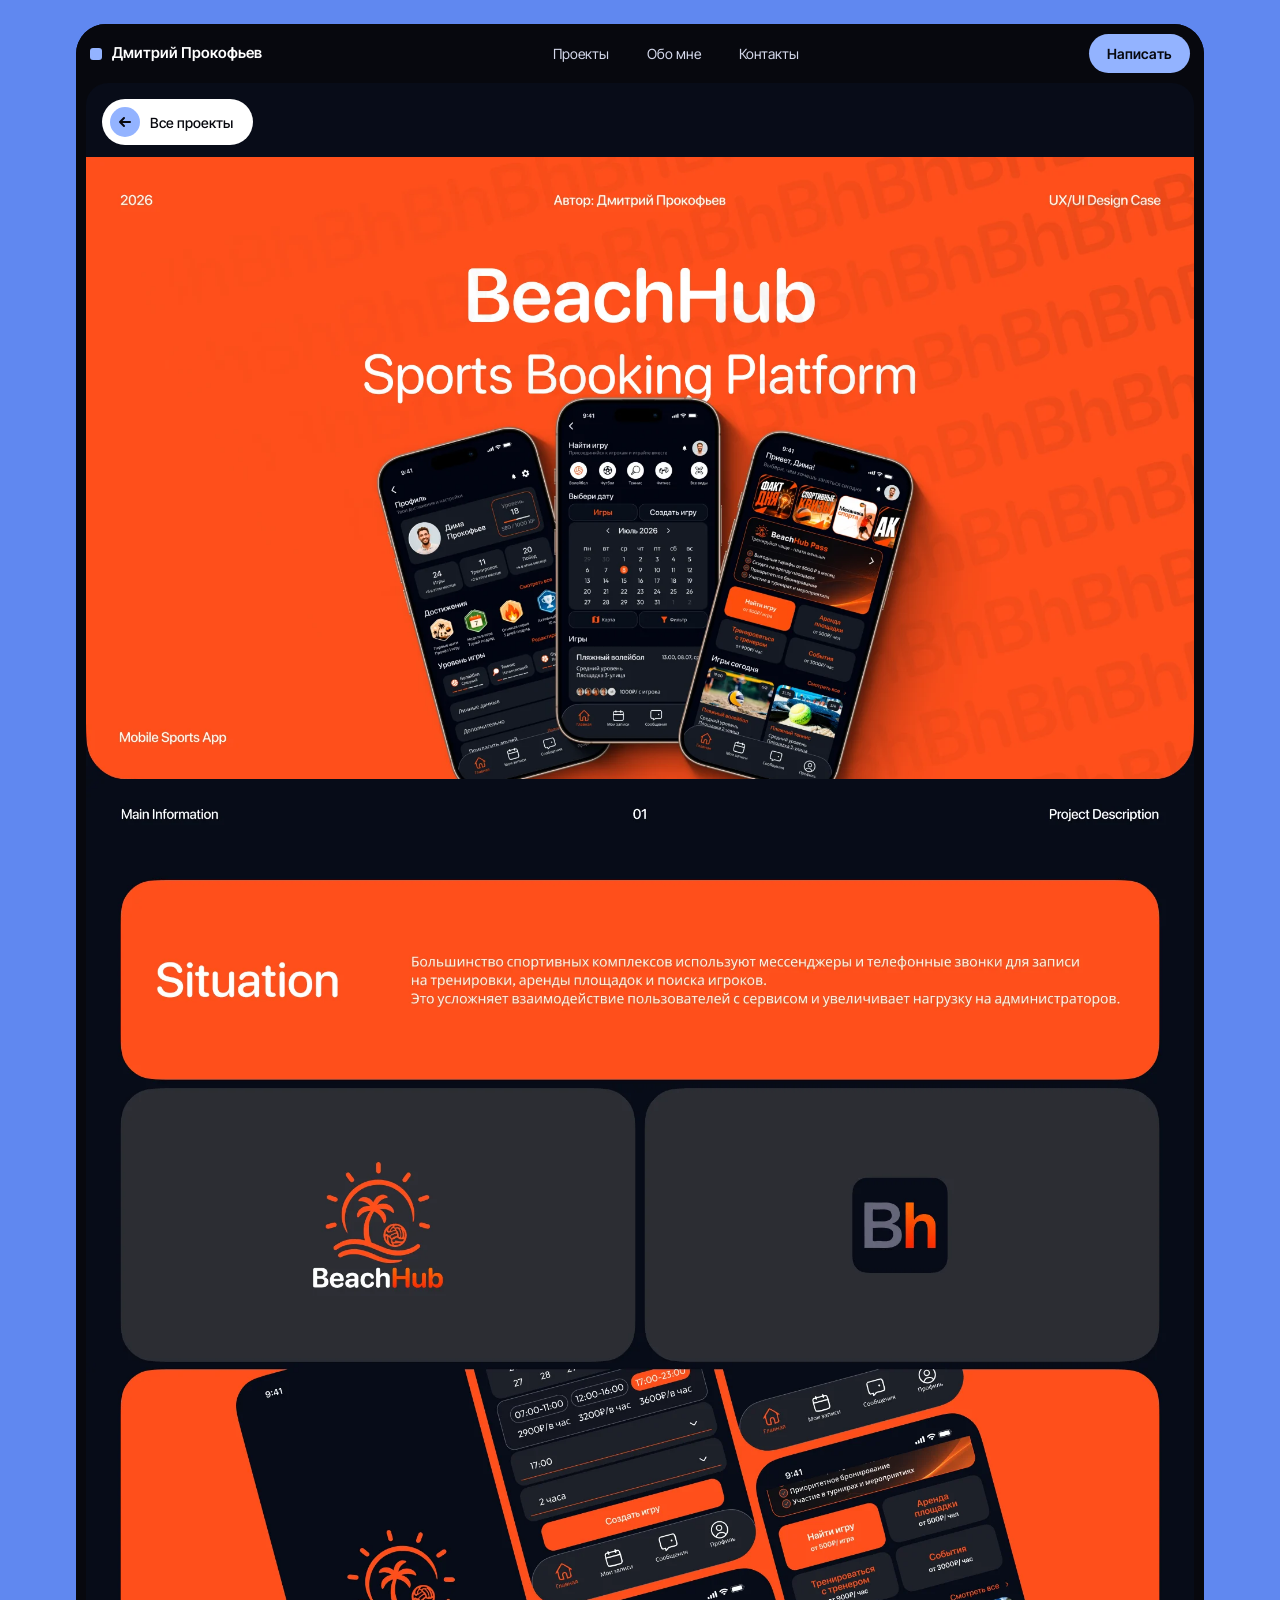
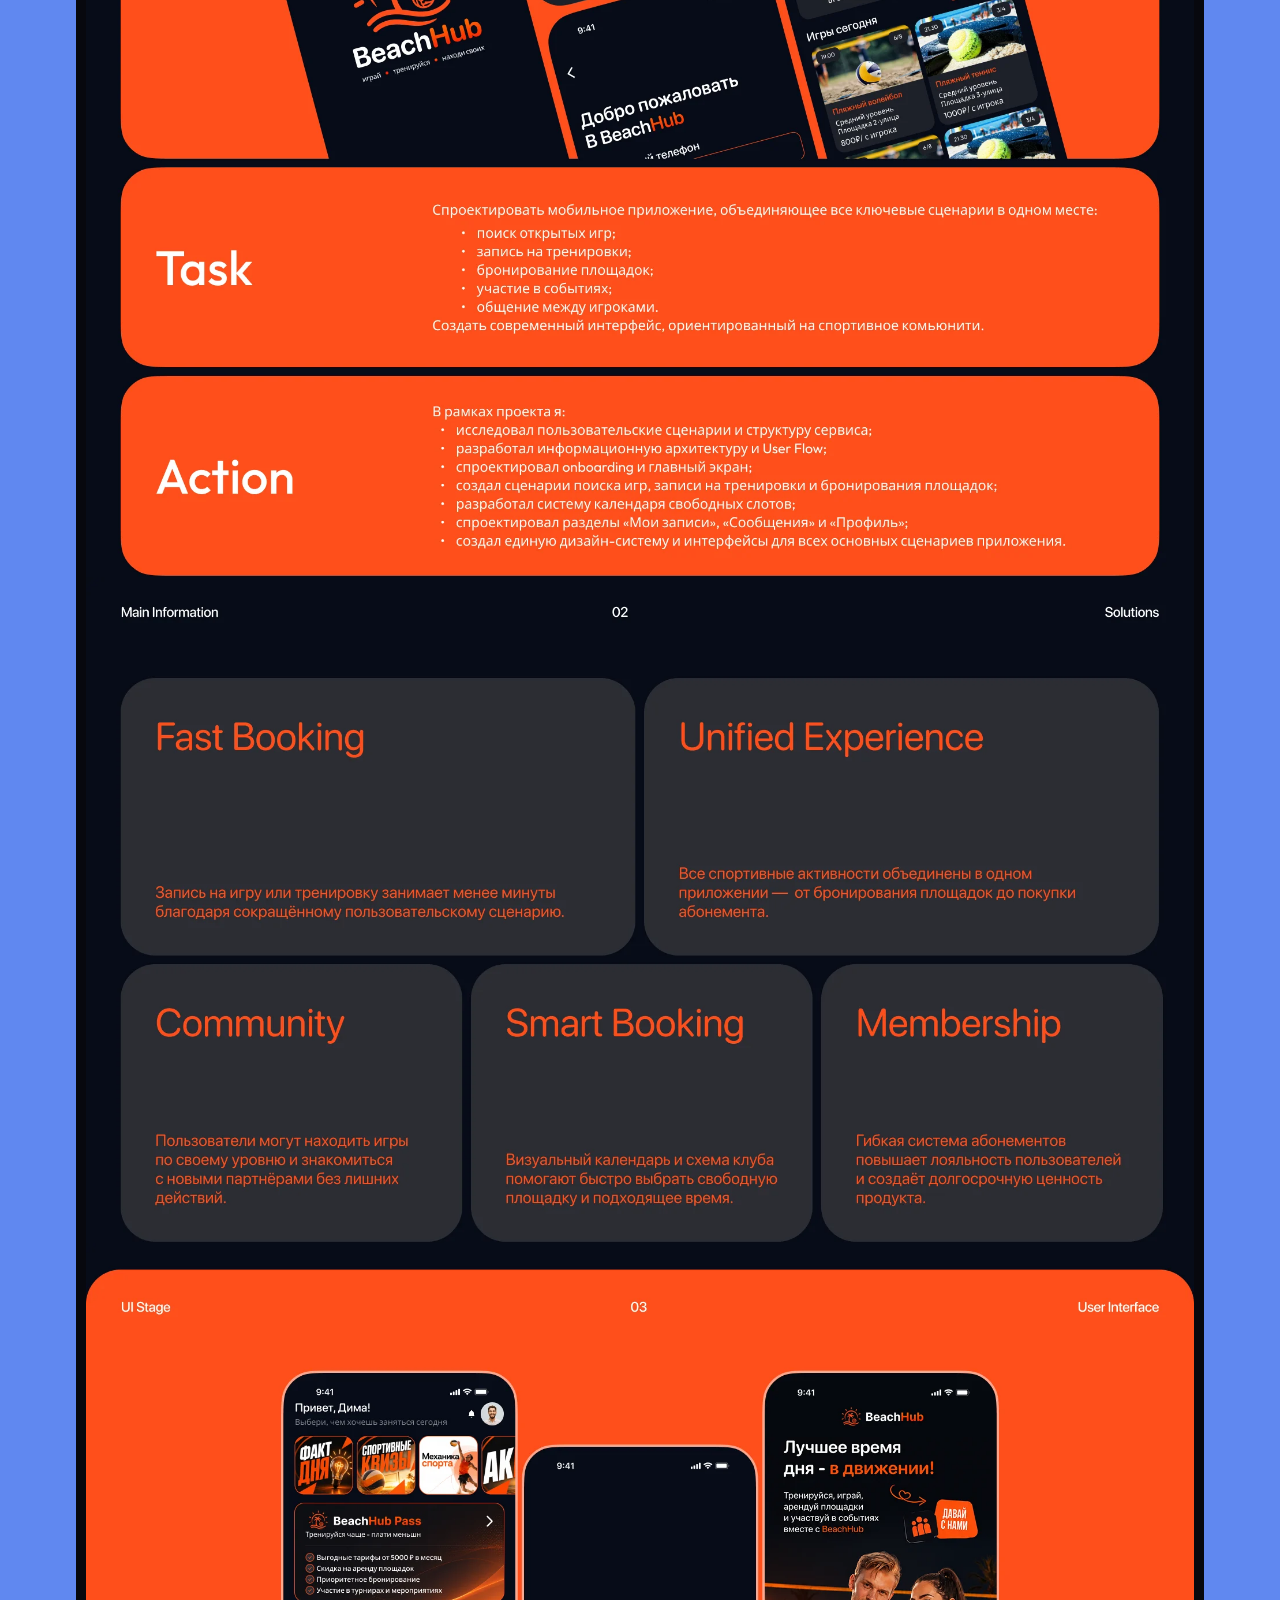
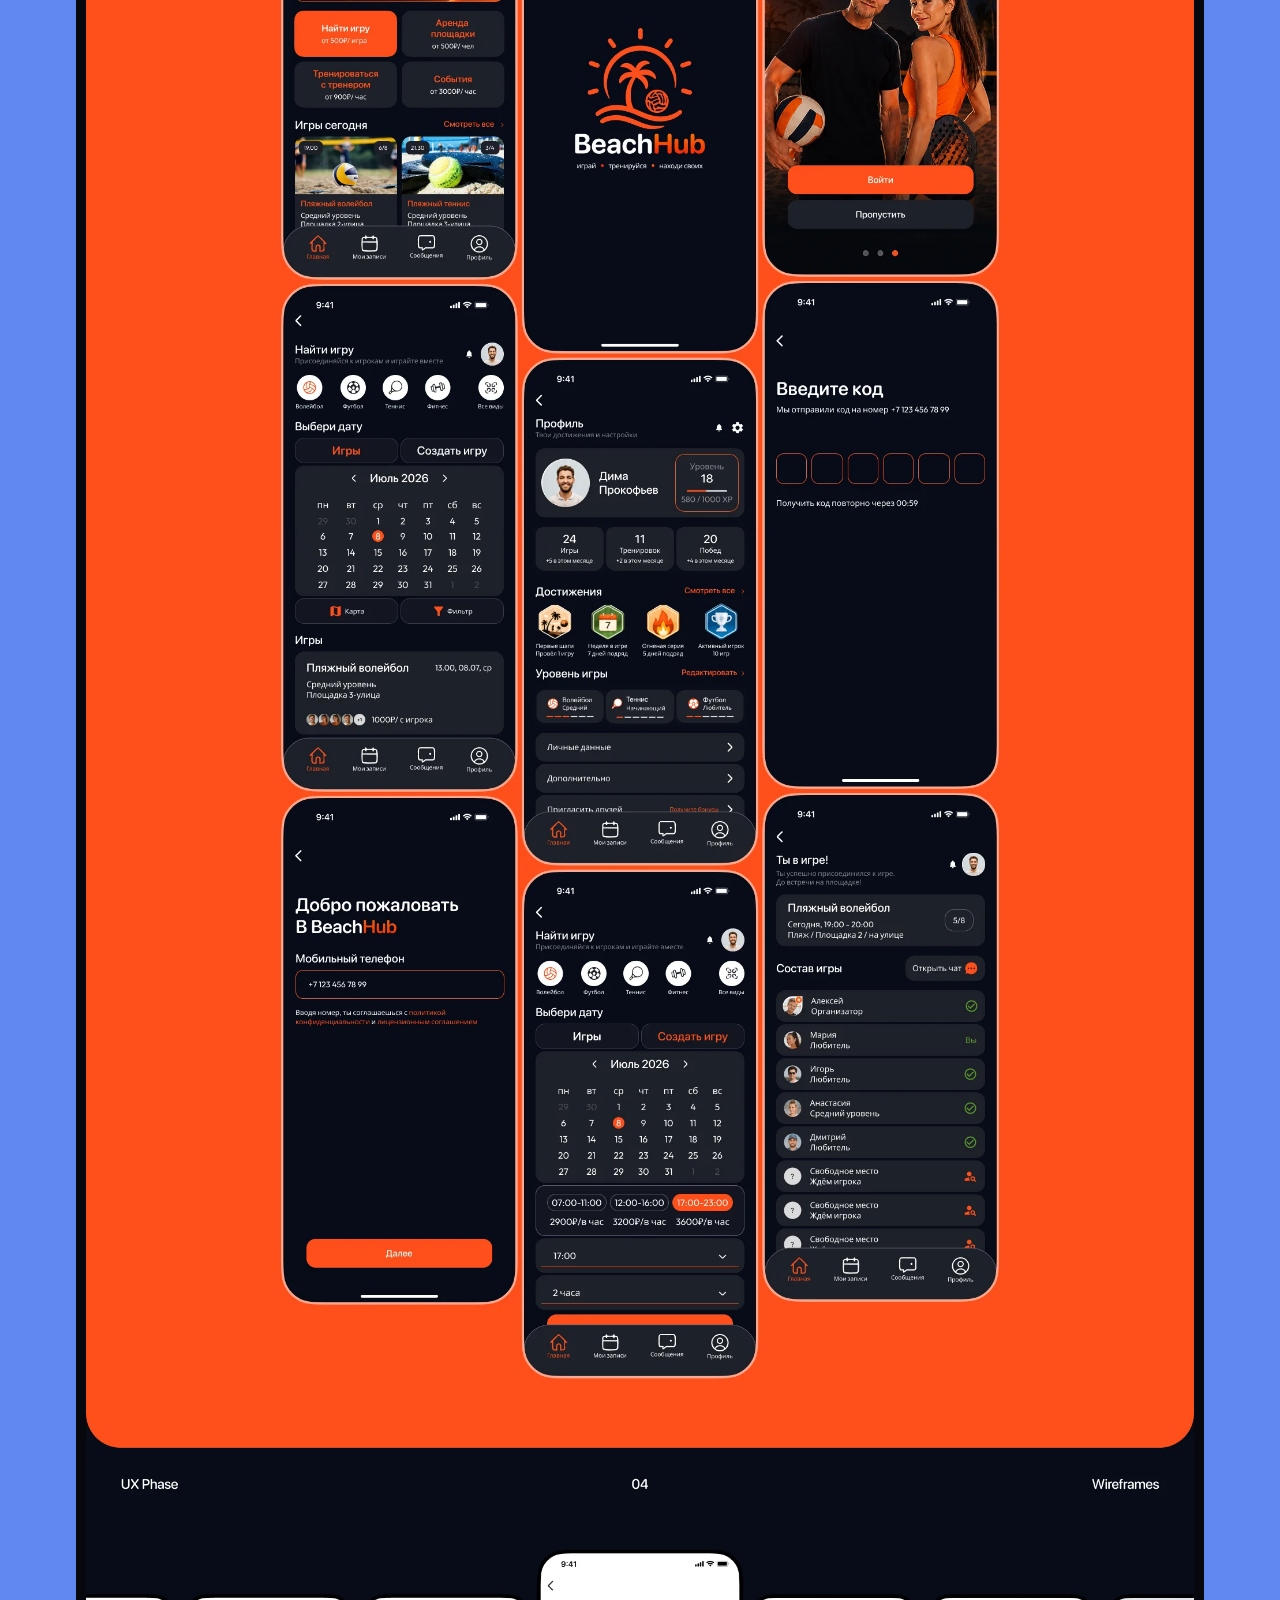
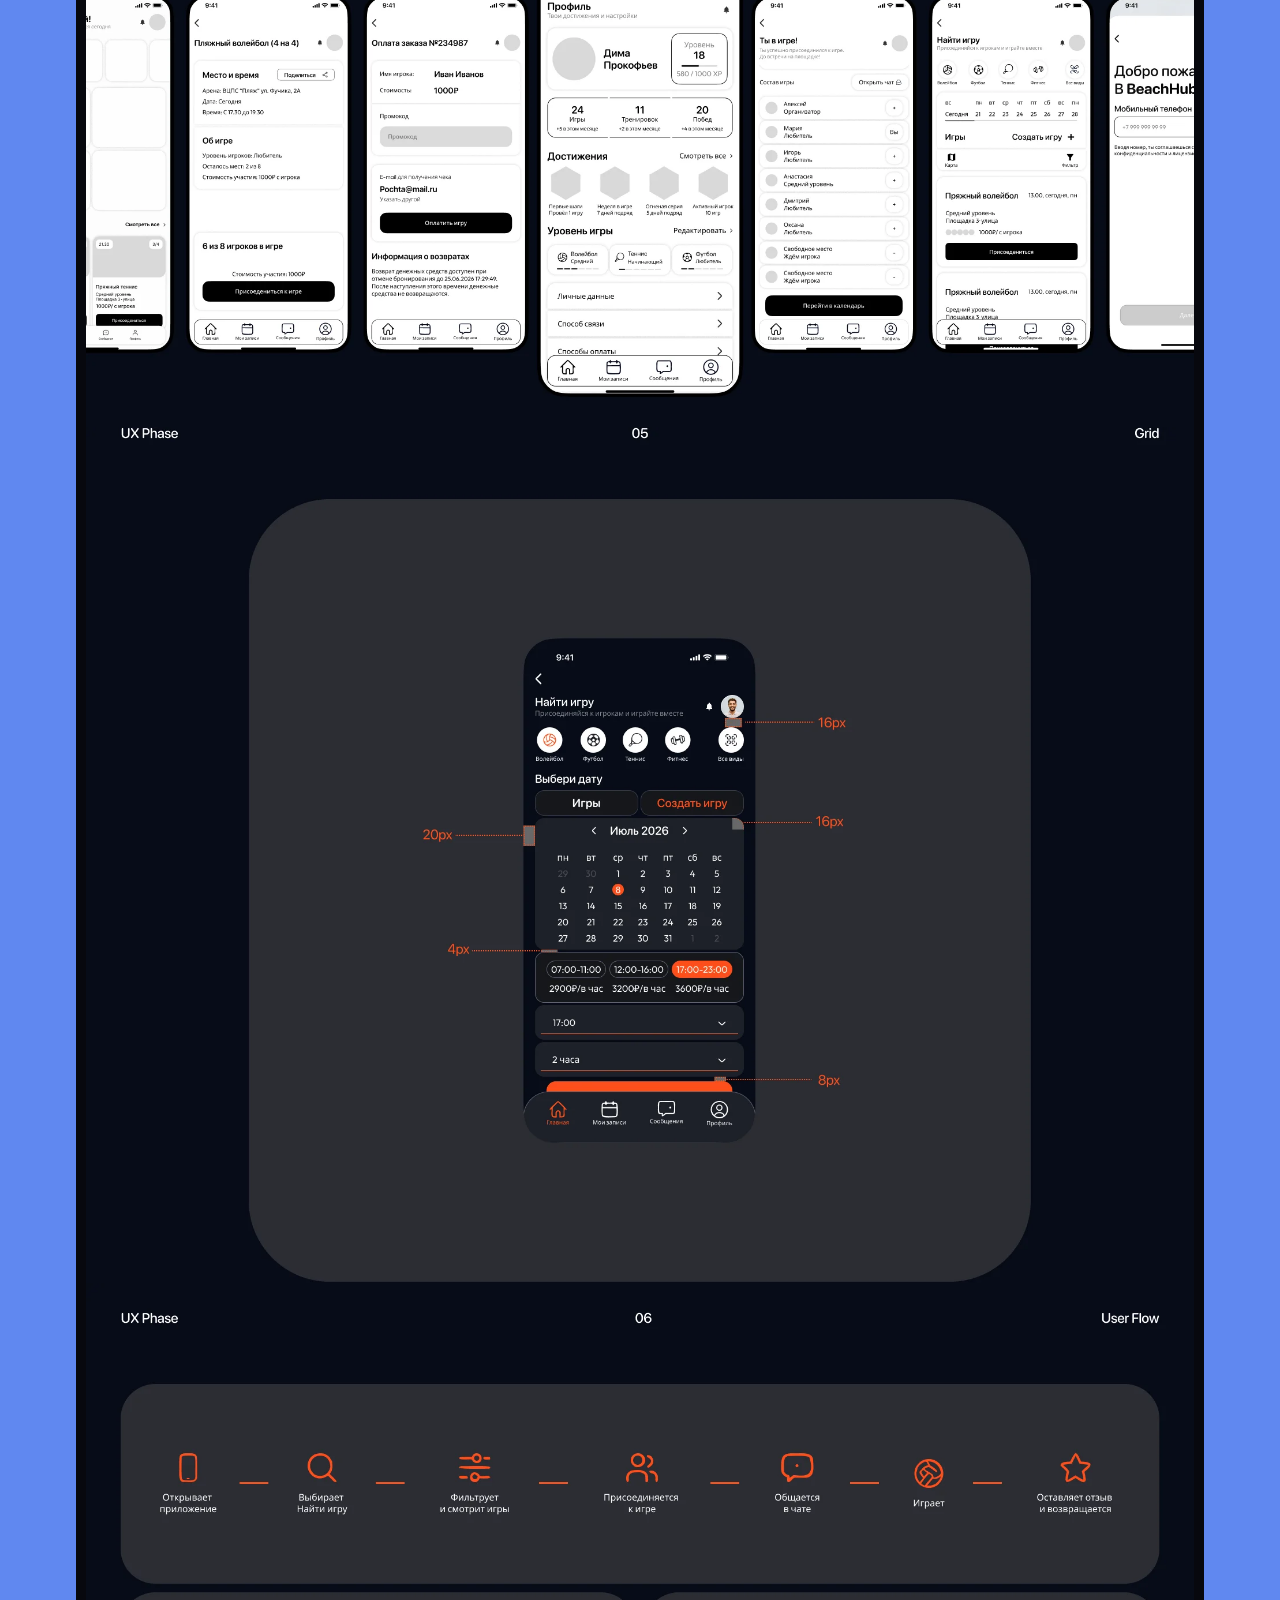
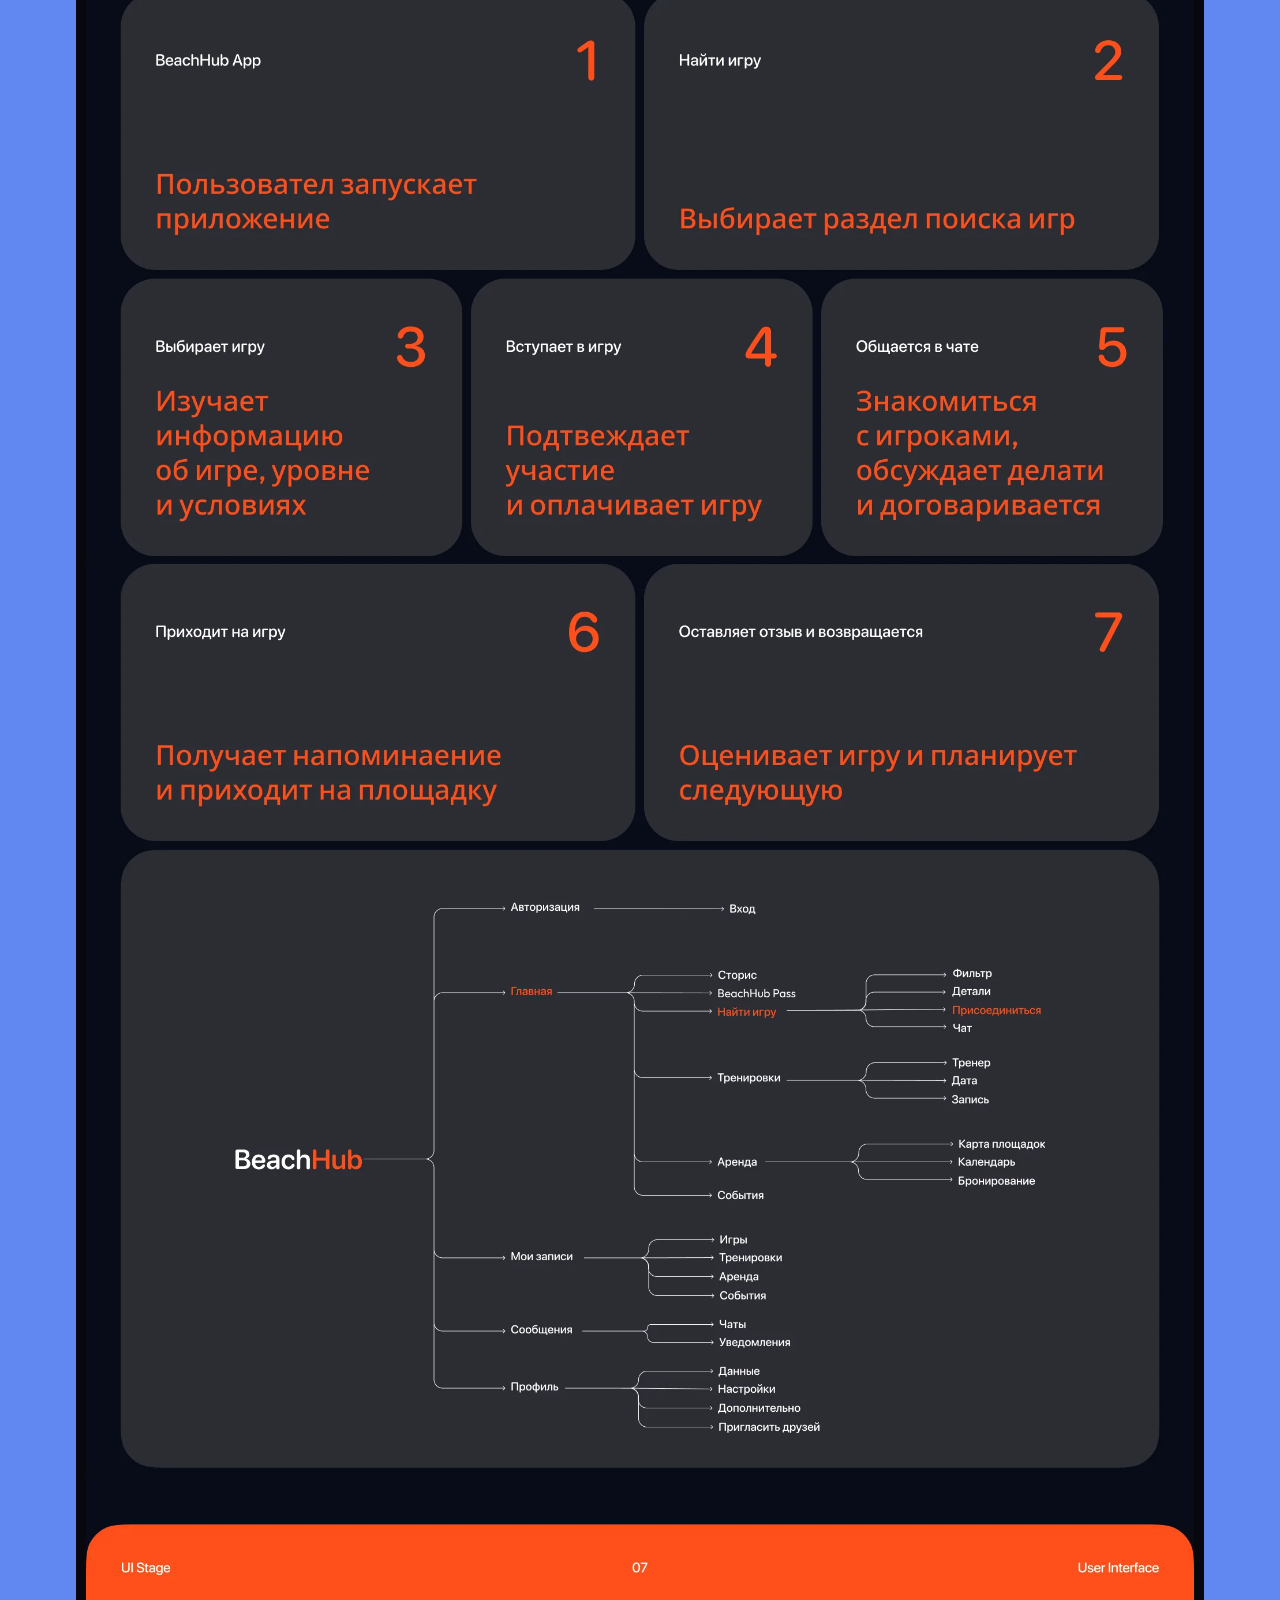
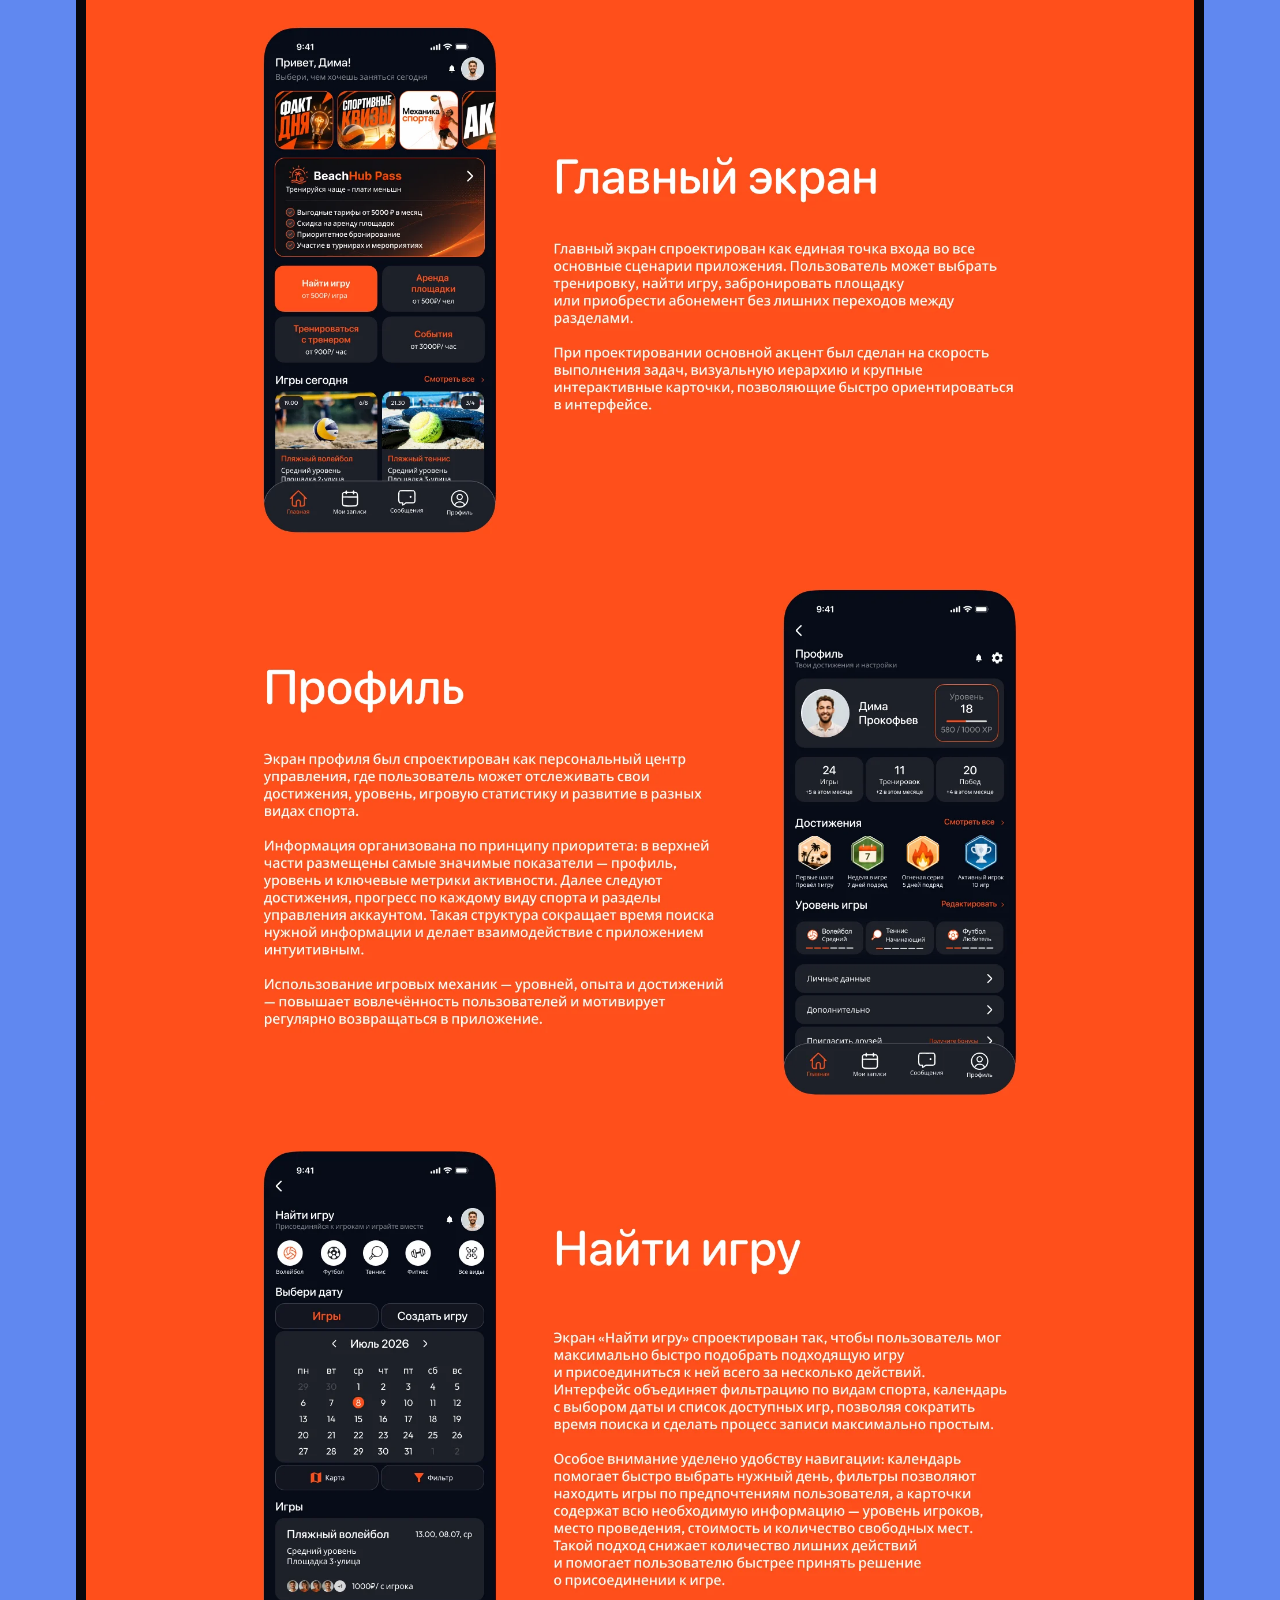
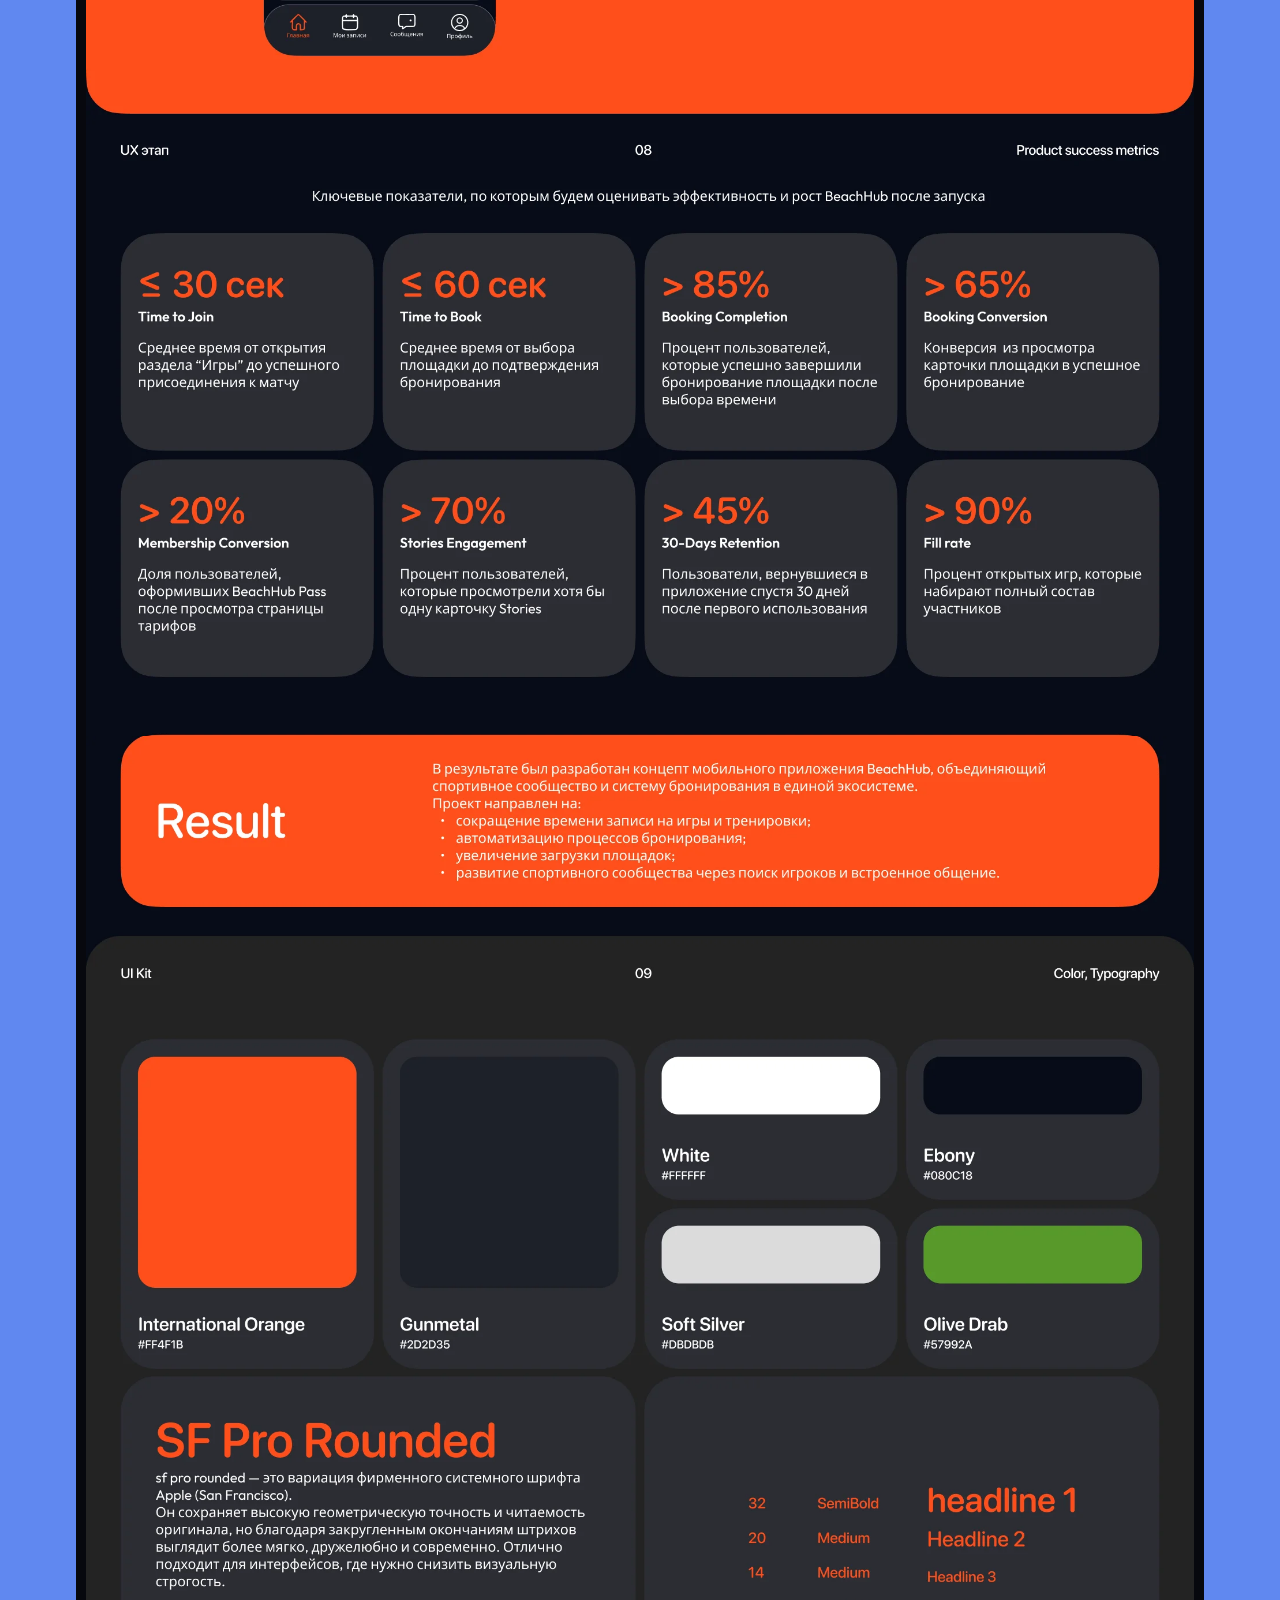
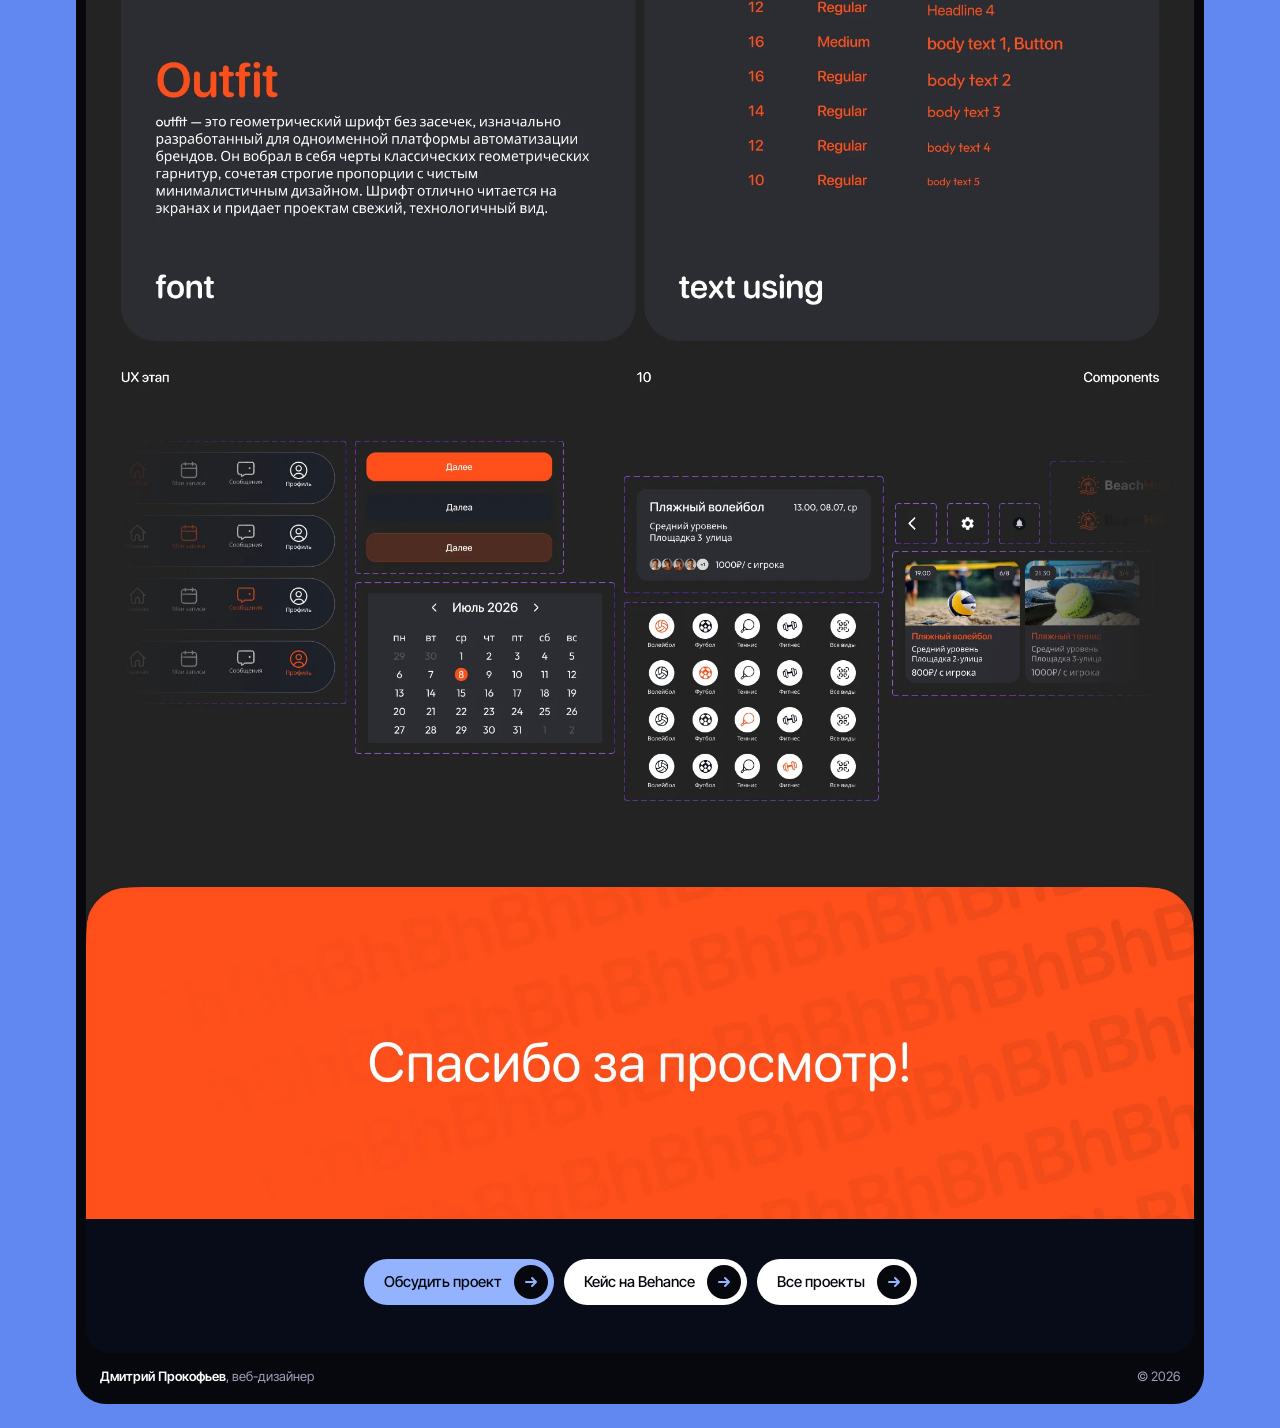
==== commit abbb552b: "1" ====
--- a/cases/beachhub.html
+++ b/cases/beachhub.html
@@ -3,7 +3,33 @@
 <head>
 <meta charset="utf-8">
 <meta name="viewport" content="width=device-width, initial-scale=1, viewport-fit=cover">
-<title>BeachHub: кейс мобильного приложения | Дмитрий Прокофьев</title>
+<title>BeachHub: мобильное приложение | Дмитрий Прокофьев</title>
+<meta name="description" content="BeachHub (Sports Booking Platform): UX/UI-дизайн мобильного приложения для бронирования, интерфейсы по гайдбуку. Кейс Дмитрия Прокофьева.">
+<meta name="author" content="Дмитрий Прокофьев">
+<meta name="robots" content="index,follow,max-image-preview:large,max-snippet:-1">
+<link rel="canonical" href="https://prokof34-bit.github.io/MyPortfolio/cases/beachhub.html">
+<meta name="theme-color" content="#6088f0">
+<link rel="icon" href="../favicon.svg" type="image/svg+xml">
+<link rel="icon" href="../favicon-32.png" sizes="32x32" type="image/png">
+<link rel="icon" href="../favicon.ico" sizes="any">
+<link rel="apple-touch-icon" href="../apple-touch-icon.png">
+<link rel="manifest" href="../site.webmanifest">
+<meta property="og:type" content="article">
+<meta property="og:site_name" content="Дмитрий Прокофьев — портфолио">
+<meta property="og:locale" content="ru_RU">
+<meta property="og:title" content="BeachHub: мобильное приложение | Дмитрий Прокофьев">
+<meta property="og:description" content="BeachHub (Sports Booking Platform): UX/UI-дизайн мобильного приложения для бронирования, интерфейсы по гайдбуку. Кейс Дмитрия Прокофьева.">
+<meta property="og:url" content="https://prokof34-bit.github.io/MyPortfolio/cases/beachhub.html">
+<meta property="og:image" content="https://prokof34-bit.github.io/MyPortfolio/og/beachhub.jpg">
+<meta property="og:image:width" content="1200">
+<meta property="og:image:height" content="630">
+<meta property="og:image:alt" content="Обложка кейса: BeachHub: мобильное приложение">
+<meta name="twitter:card" content="summary_large_image">
+<meta name="twitter:title" content="BeachHub: мобильное приложение | Дмитрий Прокофьев">
+<meta name="twitter:description" content="BeachHub (Sports Booking Platform): UX/UI-дизайн мобильного приложения для бронирования, интерфейсы по гайдбуку. Кейс Дмитрия Прокофьева.">
+<meta name="twitter:image" content="https://prokof34-bit.github.io/MyPortfolio/og/beachhub.jpg">
+<meta name="twitter:image:alt" content="Обложка кейса: BeachHub: мобильное приложение">
+<script type="application/ld+json">{"@context":"https://schema.org","@graph":[{"@type":"CreativeWork","@id":"https://prokof34-bit.github.io/MyPortfolio/cases/beachhub.html#work","name":"BeachHub: мобильное приложение","description":"BeachHub (Sports Booking Platform): UX/UI-дизайн мобильного приложения для бронирования, интерфейсы по гайдбуку. Кейс Дмитрия Прокофьева.","url":"https://prokof34-bit.github.io/MyPortfolio/cases/beachhub.html","inLanguage":"ru-RU","image":"https://prokof34-bit.github.io/MyPortfolio/og/beachhub.jpg","thumbnailUrl":"https://prokof34-bit.github.io/MyPortfolio/og/beachhub.jpg","author":{"@id":"https://prokof34-bit.github.io/MyPortfolio/#person"},"creator":{"@id":"https://prokof34-bit.github.io/MyPortfolio/#person"},"isPartOf":{"@id":"https://prokof34-bit.github.io/MyPortfolio/#website"},"genre":"Веб-дизайн, UX/UI"},{"@type":"Person","@id":"https://prokof34-bit.github.io/MyPortfolio/#person","name":"Дмитрий Прокофьев","alternateName":"Dmitry Prokofiev","jobTitle":"Веб-дизайнер UX/UI","url":"https://prokof34-bit.github.io/MyPortfolio/","email":"mailto:Prokof24@mail.ru","sameAs":["https://t.me/Prokof24"],"address":{"@type":"PostalAddress","addressLocality":"Санкт-Петербург","addressCountry":"RU"},"knowsAbout":["веб-дизайн","UX/UI дизайн","лендинги","проектирование интерфейсов","прототипирование","информационная архитектура","продуктовая аналитика","Figma"],"knowsLanguage":["ru","en"]},{"@type":"BreadcrumbList","itemListElement":[{"@type":"ListItem","position":1,"name":"Главная","item":"https://prokof34-bit.github.io/MyPortfolio/"},{"@type":"ListItem","position":2,"name":"Проекты","item":"https://prokof34-bit.github.io/MyPortfolio/#projects"},{"@type":"ListItem","position":3,"name":"BeachHub: мобильное приложение","item":"https://prokof34-bit.github.io/MyPortfolio/cases/beachhub.html"}]}]}</script>
 <link rel="preconnect" href="https://fonts.googleapis.com">
 <link rel="preconnect" href="https://fonts.gstatic.com" crossorigin>
 <link href="https://fonts.googleapis.com/css2?family=Inter+Tight:wght@400;500;600&family=Playfair+Display:ital,wght@1,500&display=swap" rel="stylesheet">
@@ -16,6 +42,8 @@
   <a class="nav-cta" href="https://t.me/Prokof24" target="_blank" rel="noopener">Написать</a>
   <button class="burger" type="button" aria-label="Меню" aria-expanded="false" aria-controls="menu"><i></i><i></i><i></i></button>
 </header>
+<h1 class="sr">Мобильное приложение BeachHub: кейс — Дмитрий Прокофьев</h1>
+<p class="sr">BeachHub (Sports Booking Platform): UX/UI-дизайн мобильного приложения для бронирования, интерфейсы по гайдбуку. Кейс Дмитрия Прокофьева.</p>
 <main class="cs"><div class="cs-top"><a class="back" href="../index.html#projects"><span class="go"><svg viewBox="0 0 16 16" aria-hidden="true"><path d="M3 8h10M9 4l4 4-4 4"/></svg></span>Все проекты</a></div><div class="stack"><img src="../img/beachhub/s01.webp" width="1920" height="1080" alt="BeachHub: слайд 1"><img src="../img/beachhub/s02.webp" width="1920" height="1014" alt="BeachHub: слайд 2" loading="lazy"><img src="../img/beachhub/s03.webp" width="1920" height="1411" alt="BeachHub: слайд 3" loading="lazy"><img src="../img/beachhub/s04.webp" width="1920" height="1156" alt="BeachHub: слайд 4" loading="lazy"><img src="../img/beachhub/s05.webp" width="1920" height="1535" alt="BeachHub: слайд 5" loading="lazy"><img src="../img/beachhub/s06.webp" width="1920" height="1598" alt="BeachHub: слайд 6" loading="lazy"><img src="../img/beachhub/s07.webp" width="1920" height="1004" alt="BeachHub: слайд 7" loading="lazy"><img src="../img/beachhub/s08.webp" width="1920" height="1484" alt="BeachHub: слайд 8" loading="lazy"><img src="../img/beachhub/s09.webp" width="1920" height="1518" alt="BeachHub: слайд 9" loading="lazy"><img src="../img/beachhub/s10.webp" width="1920" height="1582" alt="BeachHub: слайд 10" loading="lazy"><img src="../img/beachhub/s11.webp" width="1920" height="2127" alt="BeachHub: слайд 11" loading="lazy"><img src="../img/beachhub/s12.webp" width="1920" height="1074" alt="BeachHub: слайд 12" loading="lazy"><img src="../img/beachhub/s13.webp" width="1920" height="1079" alt="BeachHub: слайд 13" loading="lazy"><img src="../img/beachhub/s14.webp" width="1920" height="1099" alt="BeachHub: слайд 14" loading="lazy"><img src="../img/beachhub/s15.webp" width="1920" height="1044" alt="BeachHub: слайд 15" loading="lazy"><img src="../img/beachhub/s16.webp" width="1920" height="1469" alt="BeachHub: слайд 16" loading="lazy"></div><div class="cs-btns"><a class="pill p" href="../index.html#contacts">Обсудить проект <span class="dot"><svg viewBox="0 0 16 16" aria-hidden="true"><path d="M3 8h10M9 4l4 4-4 4"/></svg></span></a><a class="pill" href="https://www.behance.net/gallery/252850357/BeachHub" target="_blank" rel="noopener">Кейс на Behance <span class="dot"><svg viewBox="0 0 16 16" aria-hidden="true"><path d="M3 8h10M9 4l4 4-4 4"/></svg></span></a><a class="pill" href="../index.html#projects">Все проекты <span class="dot"><svg viewBox="0 0 16 16" aria-hidden="true"><path d="M3 8h10M9 4l4 4-4 4"/></svg></span></a></div></main>
 <footer class="foot">
   <span><b>Дмитрий Прокофьев</b>, веб-дизайнер</span>
--- a/css/style.css
+++ b/css/style.css
@@ -1,7 +1,7 @@
 /* Палитра: структура референса (Behance), цвета переведены в синий */
 :root{
-  --bg:#2a4fd8;      /* фон страницы */
-  --cream:#e2d4c9;   /* основные карточки */
+  --bg:#6088f0;      /* фон страницы: темнее акцентных карточек */
+  --cream:#ffffff;   /* основные карточки */
   --accent:#93b3ff;  /* акцентные карточки */
   --black:#07080e;   /* рамка и вкладки */
   --ink:#07080e;
@@ -18,7 +18,7 @@
   padding:var(--pad) var(--pad) calc(var(--pad) + env(safe-area-inset-bottom,0px));padding-top:calc(var(--pad) + env(safe-area-inset-top,0px))}
 a{color:inherit;text-decoration:none}
 img{display:block;max-width:100%}
-:focus-visible{outline:3px solid var(--accent);outline-offset:3px}
+:focus-visible{outline:3px solid #fff;outline-offset:3px}
 .card :focus-visible,.pill:focus-visible{outline-color:var(--black)}
 h1,h2,h3,p{margin:0}
 h1,h2,h3{font-weight:600;text-transform:uppercase;letter-spacing:-.012em;word-spacing:.1em;line-height:.94}
@@ -86,7 +86,7 @@
 .ph h2{font-size:clamp(40px,4.6vw,66px)}
 .ph p{font-size:15px;max-width:15em;line-height:1.35}
 .proj{padding:10px;gap:0}
-.proj .shot{position:relative;flex:1 1 auto;border-radius:var(--r-in);overflow:hidden;background:#cdbfb3}
+.proj .shot{position:relative;flex:1 1 auto;border-radius:var(--r-in);overflow:hidden;background:#e6edff}
 .proj .shot img{position:absolute;inset:0;width:100%;height:100%;object-fit:cover;transition:transform .5s cubic-bezier(.2,.7,.2,1)}
 .proj:hover .shot img,.proj:focus-visible .shot img{transform:scale(1.04)}
 .proj .in{display:flex;align-items:center;justify-content:space-between;gap:16px;padding:16px 10px 8px}
@@ -310,21 +310,33 @@
 
 /* круглые кнопки: «наверх» и «назад к проектам» */
 .fab{position:fixed;z-index:40;display:grid;place-items:center;width:48px;height:48px;padding:0;border:0;border-radius:50%;
-  background:var(--accent);color:var(--ink);cursor:pointer;opacity:0;visibility:hidden;transform:translateY(10px) scale(.9);
+  background:#fff;color:var(--ink);box-shadow:0 4px 14px rgba(7,8,14,.28);cursor:pointer;opacity:0;visibility:hidden;transform:translateY(10px) scale(.9);
   transition:opacity .25s,transform .25s,visibility .25s,background .2s}
 .fab svg{width:20px;height:20px;fill:none;stroke:currentColor;stroke-width:2;stroke-linecap:round;stroke-linejoin:round}
 .fab.show{opacity:1;visibility:visible;transform:none}
-.fab:hover{background:#fff}
+.fab:hover{background:var(--black);color:#fff}
 .fab-top{right:14px;bottom:calc(14px + env(safe-area-inset-bottom,0px))}
 .fab-back{left:14px;top:18px}
 @media(max-width:1024px){
   .fab-back{display:none}
-  .fab-top{right:auto;left:14px;box-shadow:0 0 0 3px var(--black)}
-}
-
-/* кнопки внизу кейса на телефоне: все одной ширины (по самой длинной) */
-@media(max-width:640px){
-  .cs-btns{display:grid;grid-template-columns:max-content;justify-content:center;padding:32px 16px 40px}
-  .cs-btns .pill{width:100%;justify-content:space-between}
+  .fab-top{right:auto;left:14px}
+}
+
+/* кнопки внизу кейса на телефоне: на всю ширину, как на первом экране */
+@media(max-width:640px){
+  .cs-btns{display:flex;flex-direction:column;align-items:stretch;padding:28px 16px 36px}
+  .cs-btns .pill{width:100%;justify-content:space-between;align-self:stretch}
 }
 @media(max-width:1024px){body.case .foot{padding-bottom:72px}}
+
+/* Yandex Pet Day: две кнопки Figma под жёлтым баннером */
+.fgb{background:#ffd219;display:flex;flex-wrap:wrap;justify-content:center;gap:12px;padding:clamp(6px,1.4vw,22px) 16px clamp(40px,5vw,76px)}
+.fgb .pill .lbl{display:flex;align-items:center;gap:12px}
+.fgb .pill{background:#17131f;color:#fff;font-size:clamp(15px,1.5vw,20px);padding:8px 8px 8px 24px;gap:14px;align-self:auto}
+.fgb .pill .dot{width:clamp(38px,3.4vw,46px);height:clamp(38px,3.4vw,46px);background:#ffd219;color:#17131f}
+.fgb .pill svg.ic{width:22px;height:22px;fill:none;stroke:currentColor;stroke-width:1.8;stroke-linecap:round;stroke-linejoin:round;flex:none;margin:0}
+.fgb .pill:hover{background:#fff;color:#17131f}
+@media(max-width:640px){.fgb{flex-direction:column;align-items:stretch}.fgb .pill{width:100%;justify-content:space-between}.fgb .pill .lbl{display:flex;align-items:center;gap:12px}}
+
+/* текст для поисковиков и скринридеров, не виден глазу */
+.sr{position:absolute;width:1px;height:1px;margin:-1px;padding:0;overflow:hidden;clip:rect(0 0 0 0);clip-path:inset(50%);white-space:nowrap;border:0}
